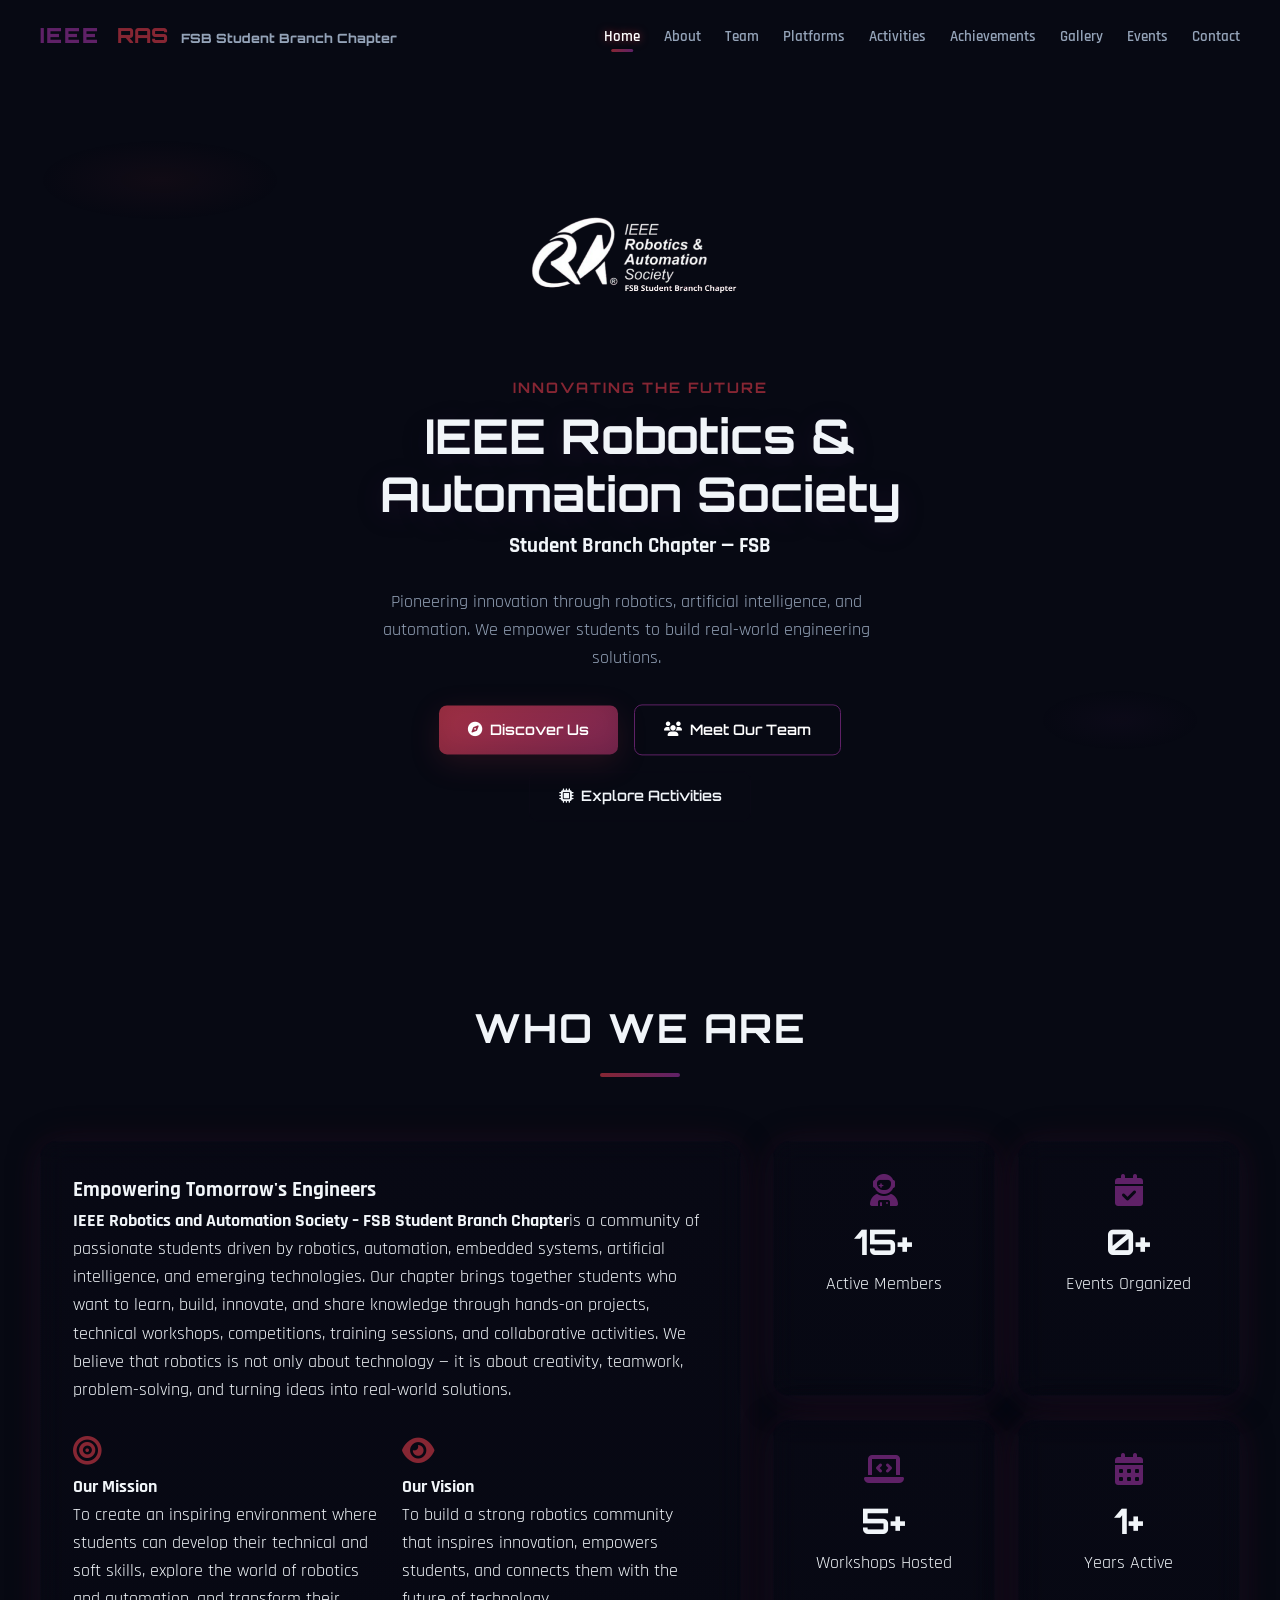
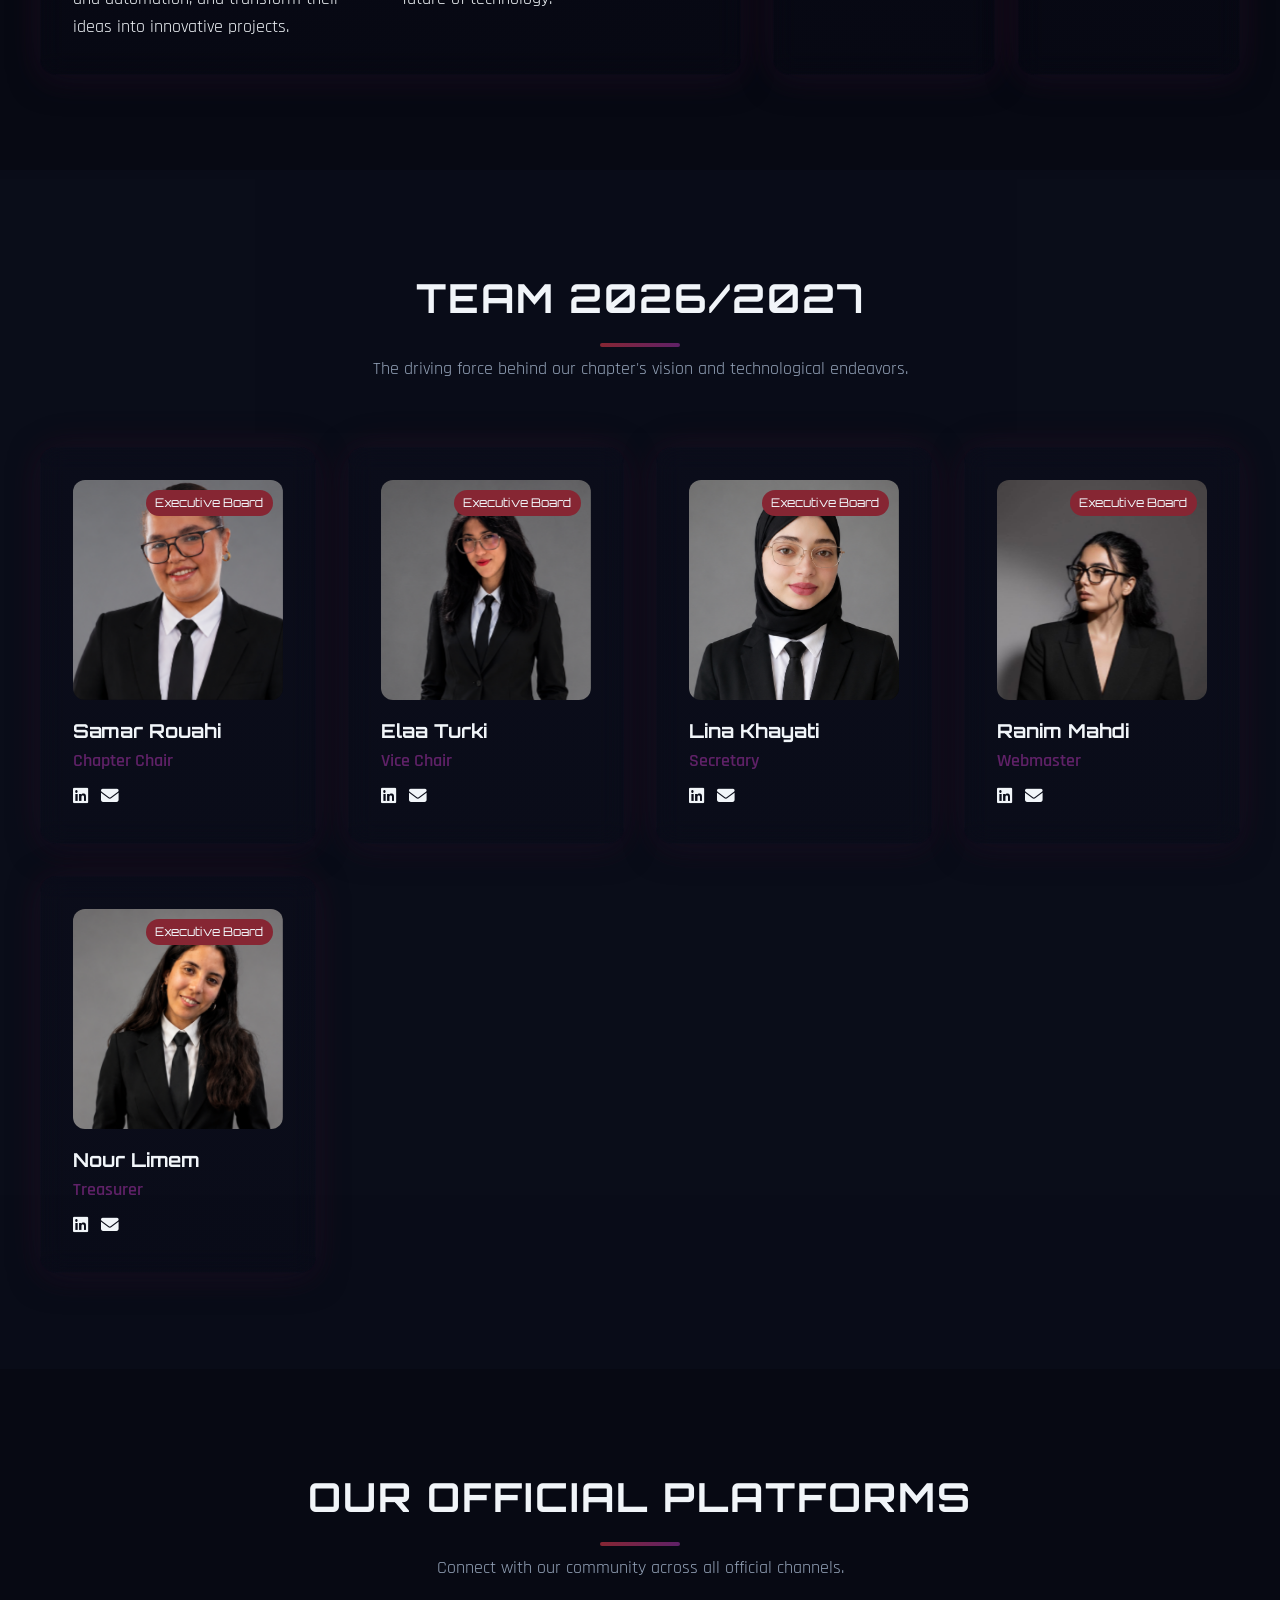
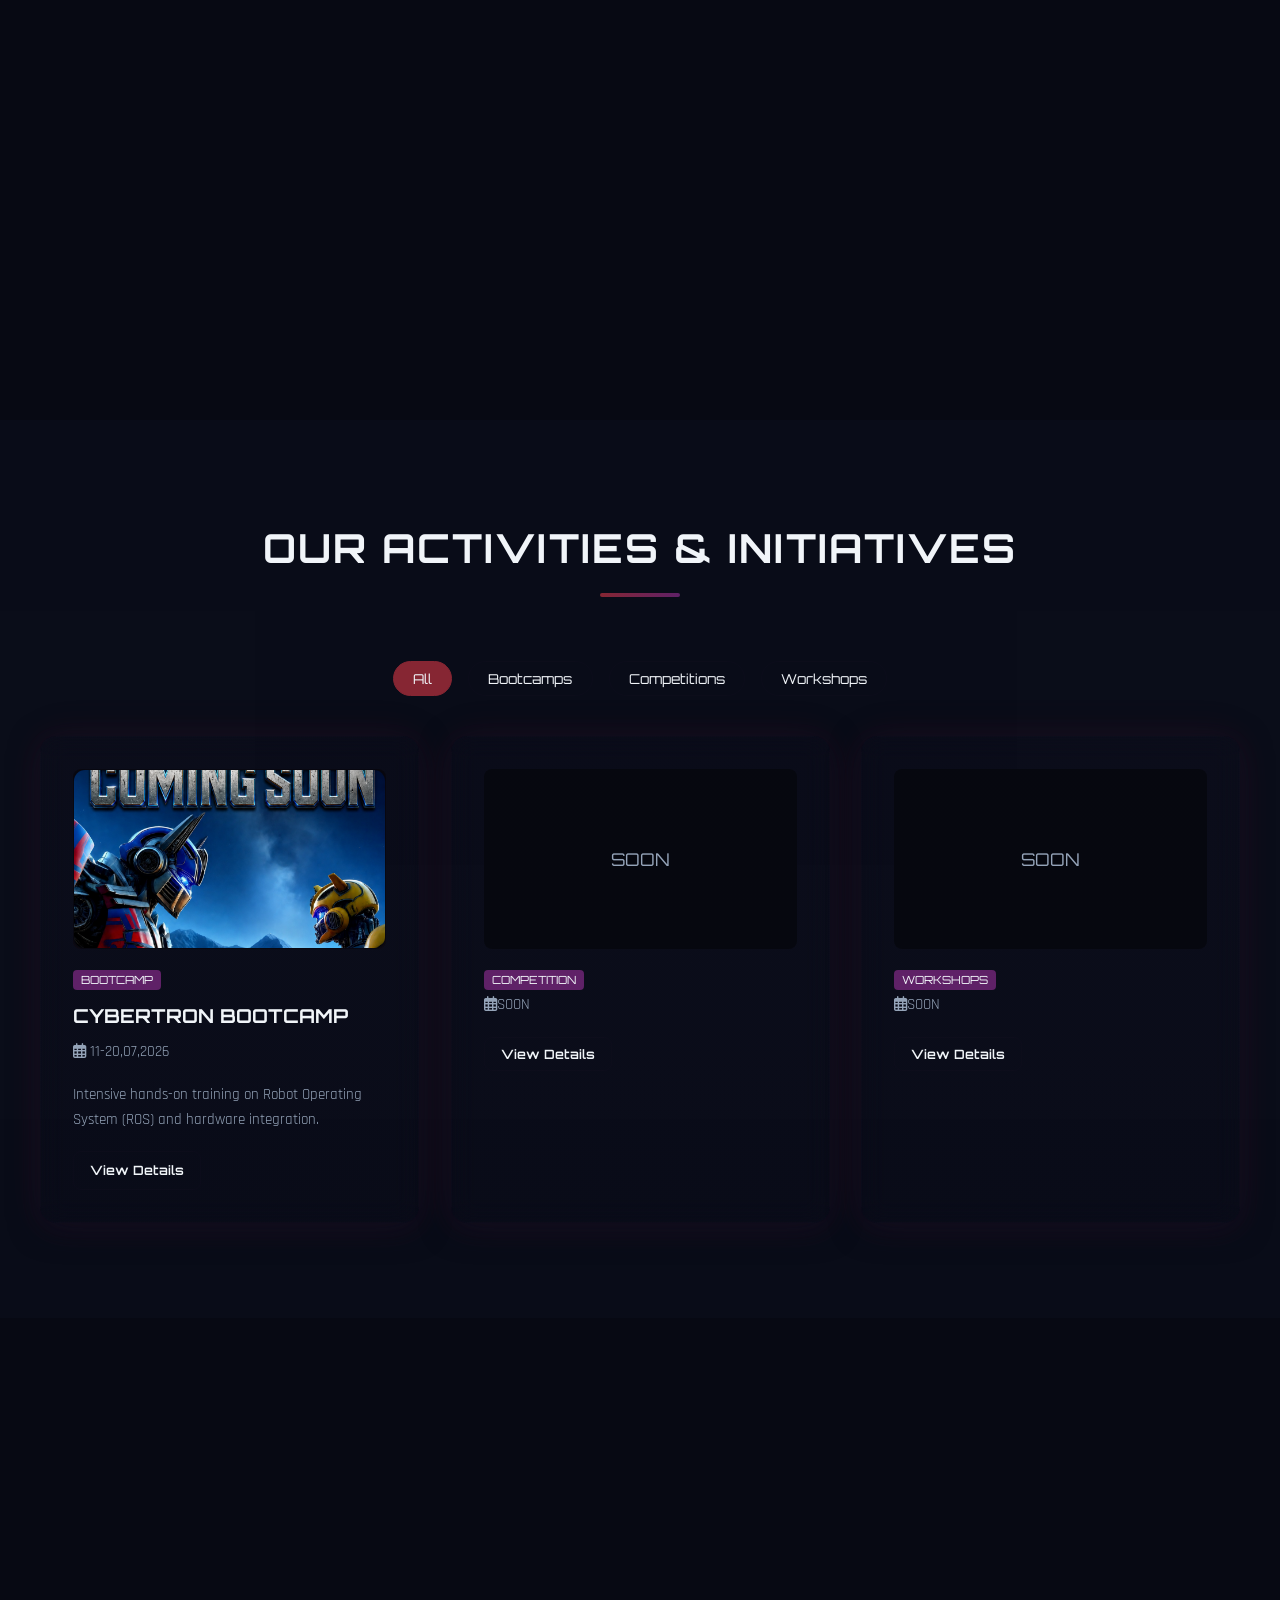
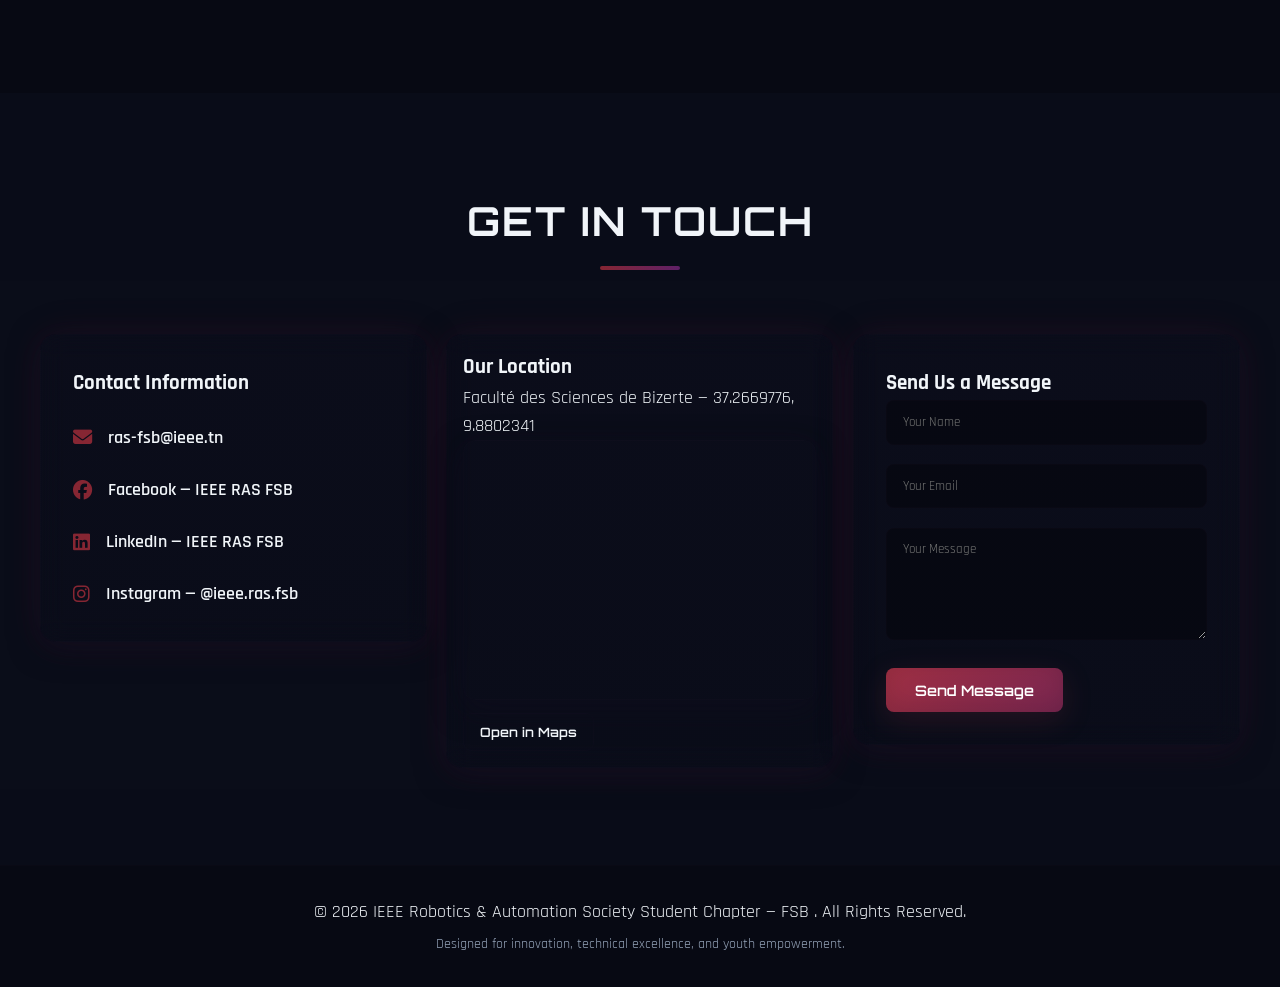
==== index.html @ 5b3ab67c "Initial website" ====
<!DOCTYPE html>
<html lang="en">
<head>
    <meta charset="UTF-8">
    <meta name="viewport" content="width=device-width, initial-scale=1.0">
    <title>IEEE RAS Student Chapter | Robotics & Automation Society</title>
    <!-- Fonts & Icons -->
    <link rel="preconnect" href="https://fonts.googleapis.com">
    <link rel="preconnect" href="https://fonts.gstatic.com" crossorigin>
    <link href="https://fonts.googleapis.com/css2?family=Orbitron:wght@400;600;800&family=Rajdhani:wght@400;500;600;700&display=swap" rel="stylesheet">
    <link rel="stylesheet" href="https://cdnjs.cloudflare.com/ajax/libs/font-awesome/6.4.0/css/all.min.css">
    <link rel="stylesheet" href="style.css">
</head>
<body class="video-only">

    <!-- Background video (replace "background.mp4" with your file) -->
    <video id="bg-video" autoplay muted loop playsinline preload="auto">
        <source src="video.mp4" type="video/mp4">
    </video>
    <!-- Canvas for Particle Background -->
    <canvas id="bg-canvas"></canvas>
    <div id="page-overlay"></div>

    <!-- Navigation Bar -->
    <nav class="navbar" id="navbar">
        <div class="nav-container">
            <a href="#home" class="nav-brand">
                <span class="logo-text-ieee">IEEE</span>
                <span class="logo-text-ras">RAS</span>
                <span class="logo-sub">FSB Student Branch Chapter</span>
            </a>
            <ul class="nav-menu" id="nav-menu">
                <li class="nav-item"><a href="#home" class="nav-link active">Home</a></li>
                <li class="nav-item"><a href="#about" class="nav-link">About</a></li>
                <li class="nav-item"><a href="#team" class="nav-link">Team</a></li>
                <li class="nav-item"><a href="#socials" class="nav-link">Platforms</a></li>
                <li class="nav-item"><a href="#activities" class="nav-link">Activities</a></li>
                <li class="nav-item"><a href="#achievements" class="nav-link">Achievements</a></li>
                <li class="nav-item"><a href="#gallery" class="nav-link">Gallery</a></li>
                <li class="nav-item"><a href="#events" class="nav-link">Events</a></li>
                <li class="nav-item"><a href="#contact" class="nav-link">Contact</a></li>
            </ul>
            <div class="hamburger" id="hamburger">
                <span class="bar"></span>
                <span class="bar"></span>
                <span class="bar"></span>
            </div>
        </div>
    </nav>

    <!-- 1. HOME SECTION -->
    <section id="home" class="hero-section">
        <div class="hero-content">
            <div class="branding-logos">
                <img src="ras.png" alt="IEEE RAS Logo" class="brand-logo ras-logo animated-img">
            </div>
            <h2 class="tech-tag">INNOVATING THE FUTURE</h2>
            <h1 class="hero-title">IEEE Robotics & Automation Society</h1>
            <h3 class="hero-subtitle">Student Branch Chapter — FSB</h3>
            <p class="hero-desc">
                Pioneering innovation through robotics, artificial intelligence, and automation. We empower students to build real-world engineering solutions.
            </p>
            <div class="hero-cta">
                <a href="#about" class="btn btn-primary"><i class="fas fa-compass"></i> Discover Us</a>
                <a href="#team" class="btn btn-secondary"><i class="fas fa-users"></i> Meet Our Team</a>
                <a href="#activities" class="btn btn-outline"><i class="fas fa-microchip"></i> Explore Activities</a>
            </div>
        </div>
            <div class="hero-visual">
            <div class="hero-bg-movers" aria-hidden="true">
                <span class="mover mover-1"></span>
                <span class="mover mover-2"></span>
                <span class="mover mover-3"></span>
                <span class="mover mover-4"></span>
                <span class="mover mover-5"></span>
                <span class="mover mover-6"></span>
            </div>
            <div class="hero-animated-layer" aria-hidden="true">
                <span class="anim-line a"></span>
                <span class="anim-line b"></span>
                <span class="anim-orbit o1"></span>
                <span class="anim-orbit o2"></span>
                <span class="anim-spark s1"></span>
                <span class="anim-spark s2"></span>
                <!-- Robotics-themed SVG gears + scanning beam -->
                <div class="robotics-bg" aria-hidden="true">
                    <svg class="gear g1" viewBox="0 0 100 100" xmlns="http://www.w3.org/2000/svg" aria-hidden="true">
                        <g>
                            <path d="M50 30 L58 30 L62 24 L70 26 L74 20 L82 26 L86 34 L92 36 L92 44 L96 50 L92 56 L92 64 L86 66 L82 74 L74 70 L70 76 L62 78 L58 72 L50 72 L42 72 L38 78 L30 76 L26 70 L18 74 L14 66 L8 64 L8 56 L4 50 L8 44 L8 36 L14 34 L18 26 L26 20 L30 26 L38 24 L42 30 Z" fill="none" stroke="rgba(95,33,103,0.06)" stroke-width="2"/>
                            <circle cx="50" cy="50" r="18" fill="rgba(95,33,103,0.08)" stroke="rgba(168,50,70,0.14)" stroke-width="1.6"/>
                        </g>
                    </svg>
                    <svg class="gear g2" viewBox="0 0 100 100" xmlns="http://www.w3.org/2000/svg" aria-hidden="true">
                        <g>
                            <path d="M50 22 L58 20 L62 14 L70 16 L74 10 L82 16 L86 24 L92 26 L92 34 L96 40 L92 46 L92 54 L86 56 L82 64 L74 60 L70 66 L62 68 L58 62 L50 62 L42 62 L38 68 L30 66 L26 60 L18 64 L14 56 L8 54 L8 46 L4 40 L8 34 L8 26 L14 24 L18 16 L26 10 L30 16 L38 14 L42 20 Z" fill="none" stroke="rgba(95,33,103,0.04)" stroke-width="1.8"/>
                            <circle cx="50" cy="50" r="12" fill="rgba(168,50,70,0.06)" stroke="rgba(95,33,103,0.12)" stroke-width="1"/>
                        </g>
                    </svg>
                    <svg class="gear g3" viewBox="0 0 100 100" xmlns="http://www.w3.org/2000/svg" aria-hidden="true">
                        <g>
                            <path d="M50 36 L56 36 L60 32 L66 34 L70 30 L76 34 L80 40 L86 42 L86 48 L90 50 L86 52 L86 58 L80 60 L76 66 L70 62 L66 68 L60 66 L56 62 L50 62 L44 62 L40 66 L34 68 L30 62 L24 66 L20 60 L14 58 L14 52 L10 50 L14 48 L14 42 L20 40 L24 34 L30 30 L34 34 L40 32 L44 36 Z" fill="none" stroke="rgba(95,33,103,0.05)" stroke-width="1.4"/>
                            <circle cx="50" cy="50" r="8" fill="rgba(95,33,103,0.06)" stroke="rgba(95,33,103,0.08)" stroke-width="0.8"/>
                        </g>
                    </svg>
                </div>
            </div>
        </div>
    </section>

    <!-- 2. WHO WE ARE -->
    <section id="about" class="section-padding">
        <div class="container">
            <div class="section-header">
                <h2>Who We Are</h2>
                <div class="title-underline"></div>
            </div>
            <div class="about-grid">
                <div class="about-text glass-card">
                    <h3>Empowering Tomorrow's Engineers</h3>
                    <p><strong>IEEE Robotics and Automation Society – FSB Student Branch Chapter</strong>is a community of passionate students driven by robotics, automation, embedded systems, artificial intelligence, and emerging technologies.

Our chapter brings together students who want to learn, build, innovate, and share knowledge through hands-on projects, technical workshops, competitions, training sessions, and collaborative activities.

We believe that robotics is not only about technology — it is about creativity, teamwork, problem-solving, and turning ideas into real-world solutions.</p>
                    
                    <div class="about-sub-grid">
                        <div class="sub-card">
                            <i class="fas fa-bullseye"></i>
                            <h4>Our Mission</h4>
                            <p>To create an inspiring environment where students can develop their technical and soft skills, explore the world of robotics and automation, and transform their ideas into innovative projects.</p>
                        </div>
                        <div class="sub-card">
                            <i class="fas fa-eye"></i>
                            <h4>Our Vision</h4>
                            <p>To build a strong robotics community that inspires innovation, empowers students, and connects them with the future of technology.</p>
                        </div>
                    </div>
                </div>

                <div class="stats-grid">
                    <div class="stat-card glass-card">
                        <i class="fas fa-user-astronaut"></i>
                        <h3 class="counter" data-target="15">0</h3>
                        <p>Active Members</p>
                    </div>
                    <div class="stat-card glass-card">
                        <i class="fas fa-calendar-check"></i>
                        <h3 class="counter" data-target="0">0</h3>
                        <p>Events Organized</p>
                    </div>
                    <div class="stat-card glass-card">
                        <i class="fas fa-laptop-code"></i>
                        <h3 class="counter" data-target="5">0</h3>
                        <p>Workshops Hosted</p>
                    </div>
                    <div class="stat-card glass-card">
                        <i class="fas fa-calendar-alt"></i>
                        <h3 class="counter" data-target="1">0</h3>
                        <p>Years Active</p>
                    </div>
                </div>
            </div>
        </div>
    </section>

    <!-- 3. OUR TEAM -->
    <section id="team" class="section-padding bg-alt">
        <div class="container">
            <div class="section-header">
                <h2>Team 2026/2027</h2>
                <div class="title-underline"></div>
                <p class="section-desc">The driving force behind our chapter's vision and technological endeavors.</p>
            </div>

            <div class="team-grid">
                <!-- Member Card Placeholder 1 -->
                <div class="team-card glass-card">
                    <div class="member-img-box">
                        <img src="samar.png" alt="Samar Rouahi" class="animated-img parallax-img">
                        <span class="badge">Executive Board</span>
                    </div>
                    <div class="member-info">
                        <h3>Samar Rouahi</h3>
                        <p class="role">Chapter Chair</p>
                        <div class="member-socials">
                            <a href="https://www.linkedin.com/in/samar-rouahi-05094238b/"><i class="fab fa-linkedin"></i></a>
                            <a href="mailto:samarrouahi3@gmail.com"><i class="fas fa-envelope"></i></a>
                        </div>
                    </div>
                </div>

                <!-- Member Card Placeholder 2 -->
                <div class="team-card glass-card">
                    <div class="member-img-box">
                        <img src="elaa.png" alt="Elaa Turki" class="animated-img parallax-img">
                        <span class="badge">Executive Board</span>
                    </div>
                    <div class="member-info">
                        <h3>Elaa Turki</h3>
                        <p class="role">Vice Chair</p>
                        <div class="member-socials">
                            <a href="https://www.linkedin.com/in/elaa-turki-420a88217/"><i class="fab fa-linkedin"></i></a>
                            <a href="mailto:elaa.turki@gmail.com"><i class="fas fa-envelope"></i></a>
                        </div>
                    </div>
                </div>

                <!-- Member Card Placeholder 3 -->
                <div class="team-card glass-card">
                    <div class="member-img-box">
                        <img src="lina.png" alt="Lina Khayati" class="animated-img parallax-img">
                        <span class="badge">Executive Board</span>
                    </div>
                    <div class="member-info">
                        <h3>Lina Khayati</h3>
                        <p class="role">Secretary</p>
                        <div class="member-socials">
                            <a href="https://www.linkedin.com/in/lina-khayati-512452373/"><i class="fab fa-linkedin"></i></a>
                            <a href="mailto:linakhayati20@gmail.com"><i class="fas fa-envelope"></i></a>
                        </div>
                    </div>
                </div>

                <!-- Member Card Placeholder 4 -->
                <div class="team-card glass-card">
                    <div class="member-img-box">
                        <img src="ranim.jpg" alt="Ranim Mahdi" class="animated-img parallax-img">
                        <span class="badge">Executive Board</span>
                    </div>
                    <div class="member-info">
                        <h3>Ranim Mahdi</h3>
                        <p class="role">Webmaster</p>
                        <div class="member-socials">
                            <a href="https://www.linkedin.com/in/ranim-mahdi-76890b360/"><i class="fab fa-linkedin"></i></a>
                            <a href="mailto:ranimmahdi200@gmail.com"><i class="fas fa-envelope"></i></a>
                        </div>
                    </div>
                </div>
                 <!-- Member Card Placeholder 5 -->
                <div class="team-card glass-card">
                    <div class="member-img-box">
                        <img src="nour.png" alt="Nour Limem" class="animated-img parallax-img">
                        <span class="badge">Executive Board</span>
                    </div>
                    <div class="member-info">
                        <h3>Nour Limem</h3>
                        <p class="role">Treasurer</p>
                        <div class="member-socials">
                            <a href="[LINK_LINKEDIN]"><i class="fab fa-linkedin"></i></a>
                            <a href="mailto:[EMAIL]"><i class="fas fa-envelope"></i></a>
                        </div>
                    </div>
                </div>
            </div>
        </div>
    </section>

    <!-- 4. OFFICIAL PAGES / SOCIAL MEDIA -->
    <section id="socials" class="section-padding">
        <div class="container">
            <div class="section-header">
                <h2>Our Official Platforms</h2>
                <div class="title-underline"></div>
                <p class="section-desc">Connect with our community across all official channels.</p>
            </div>

            <div class="platforms-grid">
                <div class="platform-card glass-card">
                    <i class="fab fa-linkedin platform-icon"></i>
                    <h3>LinkedIn</h3>
                    <p>Professional updates, project showcases, and career opportunities.</p>
                    <a href="https://www.linkedin.com/company/ieee-ras-chapter-fsb-student-branch/?" target="_blank" class="btn btn-sm">Follow Us</a>
                </div>

                <div class="platform-card glass-card">
                    <i class="fab fa-instagram platform-icon"></i>
                    <h3>Instagram</h3>
                    <p>Behind-the-scenes, event highlights, and active community stories.</p>
                    <a href="https://www.instagram.com/ieee.ras.fsb/" target="_blank" class="btn btn-sm">Follow Us</a>
                </div>

                <div class="platform-card glass-card">
                    <i class="fab fa-facebook platform-icon"></i>
                    <h3>Facebook</h3>
                    <p>Official announcements, photo albums, and event pages.</p>
                    <a href="https://www.facebook.com/profile.php?id=61590487647070" target="_blank" class="btn btn-sm">Like Page</a>
                </div>

                <div class="platform-card glass-card">
                    <i class="fab fa-tiktok platform-icon"></i>
                    <h3>Tiktok</h3>
                    <p>Recorded technical sessions, project demos, and competition vlogs.</p>
                    <a href="https://www.tiktok.com/@ieee.ras.fsb.sbc?is_from_webapp=1&sender_device=pc" target="_blank" class="btn btn-sm">Subscribe</a>
                </div>
            </div>
        </div>
    </section>

    <!-- 5. OUR ACTIVITIES -->
    <section id="activities" class="section-padding bg-alt">
        <div class="container">
            <div class="section-header">
                <h2>Our Activities & Initiatives</h2>
                <div class="title-underline"></div>
            </div>

            <!-- Filter Buttons -->
            <div class="filter-container">
                <button class="filter-btn active" data-filter="all">All</button>
                <button class="filter-btn" data-filter="Bootcamp">Bootcamps</button>
                <button class="filter-btn" data-filter="competitions">Competitions</button>
                <button class="filter-btn" data-filter="Workshops">Workshops</button>
            </div>

            <div class="activities-grid">
                <!-- Activity Item 1 -->
                <div class="activity-card glass-card" data-category="Bootcamp">
                    <div class="activity-img-placeholder"><img src="BOOTCAMP.png" alt="BOOT" class="BOOT animated-img parallax-img glow-border"></div>
                    <div class="activity-content">
                        <span class="category-tag">Bootcamp</span>
                        <h3>CYBERTRON BOOTCAMP</h3>
                        <p class="activity-date"><i class="far fa-calendar-alt"></i> 11-20,07,2026</p>
                        <p>Intensive hands-on training on Robot Operating System (ROS) and hardware integration.</p>
                        <a href="bootcamp.html" class="btn btn-outline btn-sm">View Details</a>
                    </div>
                </div>

                <!-- Activity Item 2 -->
                <div class="activity-card glass-card" data-category="competitions">
                    <div class="activity-img-placeholder">SOON</div>
                    <div class="activity-content">
                        <span class="category-tag">Competition</span>
                        <p class="activity-date"><i class="far fa-calendar-alt"></i>SOON</p>
                        <button class="btn btn-outline btn-sm modal-trigger" data-modal="modal2">View Details</button>
                    </div>
                </div>

                <!-- Activity Item 3 -->
                <div class="activity-card glass-card" data-category="Workshops">
                    <div class="activity-img-placeholder">SOON</div>
                    <div class="activity-content">
                        <span class="category-tag">Workshops</span>
                        <p class="activity-date"><i class="far fa-calendar-alt"></i>SOON</p>
                        <button class="btn btn-outline btn-sm modal-trigger" data-modal="modal3">View Details</button>
                    </div>
                </div>
            </div>
        </div>
    </section>

    <!-- 6. ACHIEVEMENTS -->
    <!--<section id="achievements" class="section-padding">
        <div class="container">
            <div class="section-header">
                <h2>Key Achievements</h2>
                <div class="title-underline"></div>
            </div>

            <div class="timeline">
                <div class="timeline-item left">
                    <div class="timeline-content glass-card">
                        <span class="timeline-year">[YEAR_PLACEHOLDER]</span>
                        <h3>1st Place — National Robotics Challenge</h3>
                        <p>Our technical team secured top position with an AI-driven obstacle-avoidance rover.</p>
                    </div>
                </div>
                <div class="timeline-item right">
                    <div class="timeline-content glass-card">
                        <span class="timeline-year">[YEAR_PLACEHOLDER]</span>
                        <h3>IEEE Regional Exemplary Chapter Award</h3>
                        <p>Recognized for outstanding technical contribution, community impact, and student engagement.</p>
                    </div>
                </div>
            </div>
        </div>
    </section>

    <!-- 7. GALLERY -->
    <!--<section id="gallery" class="section-padding bg-alt">
        <div class="container">
            <div class="section-header">
                <h2>Event Gallery</h2>
                <div class="title-underline"></div>
            </div>

            <div class="gallery-grid">
                <div class="gallery-item glass-card" onclick="openLightbox('[IMAGE_URL_PLACEHOLDER]')">
                    <div class="gallery-placeholder"><i class="fas fa-camera"></i> <span>[EVENT_PHOTO_1]</span></div>
                </div>
                <div class="gallery-item glass-card" onclick="openLightbox('[IMAGE_URL_PLACEHOLDER]')">
                    <div class="gallery-placeholder"><i class="fas fa-camera"></i> <span>[EVENT_PHOTO_2]</span></div>
                </div>
                <div class="gallery-item glass-card" onclick="openLightbox('[IMAGE_URL_PLACEHOLDER]')">
                    <div class="gallery-placeholder"><i class="fas fa-camera"></i> <span>[EVENT_PHOTO_3]</span></div>
                </div>
                <div class="gallery-item glass-card" onclick="openLightbox('[IMAGE_URL_PLACEHOLDER]')">
                    <div class="gallery-placeholder"><i class="fas fa-camera"></i> <span>[EVENT_PHOTO_4]</span></div>
                </div>
            </div>
        </div>
    </section>

    <!-- Lightbox Modal -->
    <div id="lightbox" class="lightbox" onclick="closeLightbox()">
        <span class="close-lightbox">&times;</span>
        <div class="lightbox-content-box">
            <p id="lightbox-caption">Photo View Placeholder</p>
        </div>
    </div>

    <!-- Bootcamp Sessions Modal -->
    <div id="modal1" class="lightbox" onclick="closeModal(event)">
        <span class="close-lightbox" onclick="closeModal(event)">&times;</span>
        <div class="lightbox-content-box" onclick="event.stopPropagation()">
            <h3>Bootcamp Sessions</h3>
            <ul class="bootcamp-sessions">
                <li><strong>Session 1 — FUNDAMENTALS OF ROBOTICS</strong> By Mr.Louay Sahbani</li>
                <li><strong>Session 2 — The Embedded Blueprint</strong> By Mr.Mohamed Kada</li>
                <li><strong>Session 3 — The Language Behind Smart Devices</strong> By Mr. Mohamed Amine Louati</li>
                <li><strong>Session 4 — The IoT Odyssey</strong> By Mr.Baha Eddine Hammou</li>
                <li><strong>Session 5 — COMPUTER VISION FOR ROBOTICS </strong> By Ms. Imen Masmoudi</li>
            </ul>
        </div>
    </div>

    <!-- Competition Modal -->
    <div id="modal2" class="lightbox" onclick="closeModal(event)">
        <span class="close-lightbox" onclick="closeModal(event)">&times;</span>
        <div class="lightbox-content-box" onclick="event.stopPropagation()">
            <h3>National Autonomous Robotics Hackathon</h3>
            <p><strong>Format:</strong> 24-hour onsite competition focused on autonomous navigation and task completion.</p>
            <p><strong>Highlights:</strong> Team-based challenges, judging criteria, and prizes for top performers.</p>
            <p>Contact the events team to register your participation and get the detailed rulebook.</p>
        </div>
    </div>

    <!-- AI & IoT Activity Modal -->
    <div id="modal3" class="lightbox" onclick="closeModal(event)">
        <span class="close-lightbox" onclick="closeModal(event)">&times;</span>
        <div class="lightbox-content-box" onclick="event.stopPropagation()">
            <h3>Computer Vision for Autonomous Drones</h3>
            <p><strong>Overview:</strong> Workshop covering OpenCV basics, model deployment, and real-time drone perception.</p>
            <p><strong>Takeaways:</strong> Datasets, example code, and a hands-on demo session for participants.</p>
            <p>Sign up to receive the code examples and demo videos after the session.</p>
        </div>
    </div>

    <!-- 8. EVENTS / NEWS -->
    <!-- <section id="events" class="section-padding">
        <div class="container">
            <div class="section-header">
                <h2>Upcoming Events & News</h2>
                <div class="title-underline"></div>
            </div>

            <div class="events-grid">
                <div class="event-card glass-card">
                    <div class="event-date-badge">
                        <span class="day">[DAY]</span>
                        <span class="month">[MONTH]</span>
                    </div>
                    <div class="event-details">
                        <h3>Annual Recruitment Drive</h3>
                        <p><i class="fas fa-map-marker-alt"></i> [LOCATION_PLACEHOLDER]</p>
                        <p>Join IEEE RAS to unlock access to hands-on labs, global competitions, and technical workshops.</p>
                        <a href="#join" class="btn-text">Learn More <i class="fas fa-arrow-right"></i></a>
                    </div>
                </div>

                <div class="event-card glass-card">
                    <div class="event-date-badge">
                        <span class="day">[DAY]</span>
                        <span class="month">[MONTH]</span>
                    </div>
                    <div class="event-details">
                        <h3>Bootcamp: Autonomous Navigation</h3>
                        <p><i class="fas fa-map-marker-alt"></i> [LOCATION_PLACEHOLDER]</p>
                        <p>3-day immersive bootcamp covering LiDAR mapping, SLAM algorithms, and ROS simulation.</p>
                        <a href="#join" class="btn-text">Learn More <i class="fas fa-arrow-right"></i></a>
                    </div>
                </div>
            </div>
        </div>
    </section>

    <!-- 9. JOIN US (CTA) -->
    <section id="join" class="cta-section">
        <div class="container">
            <div class="cta-card glass-card">
                <h2>Ready to Shape the Future of Robotics?</h2>
                <p>Become part of a passionate network of student engineers, researchers, and tech enthusiasts.</p>
                <a href="https://forms.gle/Um23A4VsM9TAgjFY6" target="_blank" class="btn btn-primary btn-large">
                    <i class="fas fa-paper-plane"></i> Apply for Membership
                </a>
            </div>
        </div>
    </section>

    <!-- 10. CONTACT -->
    <section id="contact" class="section-padding bg-alt">
        <div class="container">
            <div class="section-header">
                <h2>Get in Touch</h2>
                <div class="title-underline"></div>
            </div>

            <div class="contact-wrapper">
                <div class="contact-info glass-card">
                    <h3>Contact Information</h3>
                    <div class="info-item">
                        <i class="fas fa-envelope"></i>
                        <p><a href="mailto:ras-fsb@ieee.tn">ras-fsb@ieee.tn</a></p>
                    </div>
                    <div class="info-item">
                        <i class="fab fa-facebook"></i>
                        <p><a href="https://www.facebook.com/profile.php?id=61590487647070" target="_blank" rel="noopener">Facebook — IEEE RAS FSB</a></p>
                    </div>
                        <div class="info-item">
                            <i class="fab fa-linkedin"></i>
                            <p><a href="https://www.linkedin.com/company/ieee-ras-chapter-fsb-student-branch/" target="_blank" rel="noopener">LinkedIn — IEEE RAS FSB</a></p>
                        </div>
                        <div class="info-item">
                            <i class="fab fa-instagram"></i>
                            <p><a href="https://www.instagram.com/ieee.ras.fsb/" target="_blank" rel="noopener">Instagram — @ieee.ras.fsb</a></p>
                        </div>
                </div>

                <div class="map-card glass-card">
                    <h3>Our Location</h3>
                    <p class="map-address">Faculté des Sciences de Bizerte — 37.2669776, 9.8802341</p>
                    <div id="contact-map" class="map-container">
                        <iframe src="https://www.google.com/maps?q=37.2669776,9.8802341&z=17&output=embed" style="border:0;width:100%;height:100%;" allowfullscreen="" loading="lazy" referrerpolicy="no-referrer-when-downgrade"></iframe>
                    </div>
                    <p style="margin-top:0.8rem;"><a href="https://www.google.com/maps/place/Facult%C3%A9+des+Sciences+de+Bizerte/@37.2669818,9.8776592,694m/data=!3m2!1e3!4b1!4m6!3m5!1s0x12e31fcabaf83cd1:0x2e1cd92f29a2fa27!8m2!3d37.2669776!4d9.8802341!16s%2Fg%2F1tgm022d?entry=ttu&g_ep=EgoyMDI2MDgxMS4wIKXMDSoASAFQAw%3D%3D" target="_blank" class="btn btn-sm btn-outline">Open in Maps</a></p>
                </div>

                <form class="contact-form glass-card" onsubmit="handleFormSubmit(event)">
                    <h3>Send Us a Message</h3>
                    <div class="form-group">
                        <input type="text" placeholder="Your Name" required>
                    </div>
                    <div class="form-group">
                        <input type="email" placeholder="Your Email" required>
                    </div>
                    <div class="form-group">
                        <textarea rows="5" placeholder="Your Message" required></textarea>
                    </div>
                    <button type="submit" class="btn btn-primary">Send Message</button>
                </form>
            </div>
        </div>
    </section>

    <!-- FOOTER -->
    <footer>
        <div class="container footer-content">
            <p>&copy; 2026 IEEE Robotics & Automation Society Student Chapter — FSB . All Rights Reserved.</p>
            <p class="sub-footer">Designed for innovation, technical excellence, and youth empowerment.</p>
        </div>
    </footer>

    <script src="script.js"></script>
</body>
</html>
---- style.css ----
/* ==========================================
    THEME VARIABLES & BASE STYLES
    ========================================== */
/* ==========================
   Advanced Animated Background
   ========================== */
.bg-layer-blobs {
    position: fixed;
    left: 0; top: 0; right: 0; bottom: 0;
    z-index: -2;
    pointer-events: none;
    mix-blend-mode: screen;
}

.blob { position: absolute; border-radius: 50%; filter: blur(40px); opacity: 0.28; transform: translate3d(0,0,0); }
.blob.b1 { width: 520px; height: 520px; left: -10%; top: 10%; background: radial-gradient(circle at 30% 30%, rgba(168,50,70,0.95), rgba(95,33,103,0.6)); }
.blob.b2 { width: 420px; height: 420px; right: -8%; top: 20%; background: radial-gradient(circle at 20% 20%, rgba(95,33,103,0.03), rgba(168,50,70,0.25)); opacity:0.16; }
.blob.b3 { width: 320px; height: 320px; left: 30%; bottom: -6%; background: radial-gradient(circle at 30% 30%, rgba(95,33,103,0.9), rgba(168,50,70,0.2)); opacity:0.12; }

@keyframes blobFloatA { 0%{ transform: translateY(0) scale(1);}50%{ transform: translateY(-36px) scale(1.04);}100%{ transform: translateY(0) scale(1);} }
@keyframes blobFloatB { 0%{ transform: translateX(0) scale(1);}50%{ transform: translateX(26px) scale(0.98);}100%{ transform: translateX(0) scale(1);} }
.blob.b1 { animation: blobFloatA 18s ease-in-out infinite; }
.blob.b2 { animation: blobFloatB 22s ease-in-out infinite; }
.blob.b3 { animation: blobFloatA 26s ease-in-out infinite; }

/* Circuit HUD overlays */
.hud-overlay { position: absolute; inset: 0; pointer-events: none; z-index: -1; mix-blend-mode: overlay; opacity:0.9; }
.hud-line { position: absolute; background: linear-gradient(90deg, rgba(168,50,70,0.6), rgba(95,33,103,0.6)); box-shadow: 0 0 18px rgba(168,50,70,0.12); }

/* Floating small icons (used as placeholders for small robots/drones) */
.float-icon { position: absolute; width: 36px; height: 36px; border-radius: 8px; background: linear-gradient(180deg, rgba(95,33,103,0.12), rgba(168,50,70,0.18)); box-shadow: 0 6px 20px rgba(168,50,70,0.12); transform-origin:center; opacity:0.95; }

/* Animated images utilities */
.animated-img { transition: transform 0.9s cubic-bezier(0.2,0.9,0.2,1), box-shadow 0.5s; will-change: transform; backface-visibility: hidden; }
.animated-img:hover { transform: translateY(-8px) scale(1.03) rotate(-0.6deg); box-shadow: 0 30px 80px rgba(15,12,30,0.6); }
.parallax-img { transform: translateZ(0); transition: transform 0.25s linear; }

/* Subtle glowing border for hero/featured images */
.glow-border { box-shadow: 0 10px 40px rgba(168,50,70,0.12), 0 0 40px rgba(95,33,103,0.06); border-radius: 12px; border: 1px solid var(--glass-border); }

/* Page transition overlay */
#page-overlay { position: fixed; inset: 0; background: radial-gradient(circle at 20% 20%, rgba(168,50,70,0.95), rgba(95,33,103,0.95)); z-index: 2000; pointer-events: none; opacity: 0; visibility: hidden; transition: opacity 0.1s ease, visibility 0.1s; }
#page-overlay.active { opacity: 0; visibility: visible; pointer-events: auto; }
#page-overlay.hidden { opacity: 0; visibility: hidden; }

/* Bootcamp sessions grid */
.bootcamp-grid { display: grid; grid-template-columns: 1fr; gap: 1.2rem; }
.session-card { display: grid; grid-template-columns: 320px 1fr; gap: 1rem; align-items: center; }
.session-media { width: 100%; height: 220px; overflow: hidden; border-radius: 12px; border: 1px solid var(--glass-border); padding: 0; }
.session-media img { width:100%; height:100%; object-fit: cover; display:block; border-radius: inherit; }
.session-info h3 { margin: 0 0 0.5rem 0; font-family: var(--font-heading); }

@media (max-width:900px) {
    .session-card { grid-template-columns: 1fr; }
    .session-media { height: 180px; }
}
/* ==========================================
   THEME VARIABLES & BASE STYLES
   ========================================== */
:root {
    --bg-dark: #070913;
    --bg-alt: #0d101d;
    --burgundy: #862633;
    --purple: #5f2167;
    --accent-gradient: linear-gradient(135deg, rgba(168,50,70,0.95), rgba(95,33,103,0.9));
    --glass-accent: rgba(168,50,70,0.12);
    --accent-glow: #a83246;
    --text-light: #f1f5f9;
    --text-muted: #94a3b8;
    --glass-bg: rgba(255, 255, 255, 0.03);
    --glass-border: rgba(255, 255, 255, 0.08);
    --glass-hover: rgba(255, 255, 255, 0.08);
    --transition: all 0.3s cubic-bezier(0.25, 0.8, 0.25, 1);
    --font-heading: 'Orbitron', sans-serif;
    --font-body: 'Rajdhani', sans-serif;
}

* {
    margin: 0;
    padding: 0;
    box-sizing: border-box;
    scroll-behavior: smooth;
}

body {
    background-color: var(--bg-dark);
    color: var(--text-light);
    font-family: var(--font-body);
    font-size: 1.1rem;
    overflow-x: hidden;
    line-height: 1.6;
}

/* Background Canvas */
#bg-canvas {
    position: fixed;
    top: 0;
    left: 0;
    width: 100vw;
    height: 100vh;
    z-index: -1;
    pointer-events: none;
}

/* Background video */
#bg-video {
    position: fixed;
    left: 0;
    top: 0;
    width: 100vw;
    height: 100vh;
    object-fit: cover;
    z-index: -3;
    pointer-events: none;
    filter: brightness(0.48) saturate(0.95) contrast(0.98);
}

/* Glassmorphism Card Style */
.glass-card {
    background: linear-gradient(180deg, rgba(95,33,103,0.02), rgba(95,33,103,0.01));
    backdrop-filter: blur(12px);
    -webkit-backdrop-filter: blur(12px);
    border: 1px solid rgba(95,33,103,0.03);
    box-shadow: 0 6px 30px rgba(15,12,30,0.6), 0 0 40px var(--glass-accent);
    border-radius: 16px;
    padding: 2rem;
    transition: transform 0.35s cubic-bezier(0.2,0.9,0.2,1), box-shadow 0.35s;
}

.glass-card:hover {
    border-color: rgba(168,50,70,0.6);
    box-shadow: 0 18px 50px rgba(15,12,30,0.6), 0 0 60px rgba(168,50,70,0.12);
    transform: translateY(-6px) scale(1.01);
}

/* Common Section Layout */
.section-padding {
    padding: 6rem 2rem;
}

.bg-alt {
    background-color: rgba(13, 16, 29, 0.6);
}

.container {
    max-width: 1200px;
    margin: 0 auto;
}

.section-header {
    text-align: center;
    margin-bottom: 4rem;
}

.section-header h2 {
    font-family: var(--font-heading);
    font-size: 2.5rem;
    text-transform: uppercase;
    letter-spacing: 2px;
}

.title-underline {
    width: 80px;
    height: 4px;
    background: linear-gradient(90deg, var(--burgundy), var(--purple));
    margin: 0.8rem auto 0;
    border-radius: 2px;
}

.section-desc {
    color: var(--text-muted);
    margin-top: 0.5rem;
}

/* Buttons */
.btn {
    display: inline-flex;
    align-items: center;
    gap: 0.5rem;
    padding: 0.8rem 1.8rem;
    border-radius: 8px;
    font-family: var(--font-heading);
    font-size: 0.9rem;
    text-decoration: none;
    font-weight: 600;
    cursor: pointer;
    transition: var(--transition);
    border: none;
}

.btn-primary {
    background: var(--accent-gradient);
    color: #fff;
    background-size: 200% 200%;
    animation: gradientShift 6s ease infinite;
    box-shadow: 0 8px 30px rgba(168,50,70,0.18), inset 0 -6px 24px rgba(0,0,0,0.12);
}

.btn-primary:hover {
    box-shadow: 0 16px 40px rgba(168,50,70,0.28), 0 0 28px rgba(95,33,103,0.12);
    transform: translateY(-4px) scale(1.02);
}

@keyframes gradientShift {
    0% { background-position: 0% 50%; }
    50% { background-position: 100% 50%; }
    100% { background-position: 0% 50%; }
}

.btn-secondary {
    background: transparent;
    color: #fff;
    border: 1px solid var(--purple);
}

.btn-secondary:hover {
    background: var(--purple);
}

.btn-outline {
    background: transparent;
    color: var(--text-light);
    border: 1px solid var(--glass-border);
}

.btn-outline:hover {
    background: rgba(255, 255, 255, 0.1);
}

.btn-sm {
    padding: 0.5rem 1rem;
    font-size: 0.8rem;
}

/* ==========================================
   NAVIGATION
   ========================================== */
.navbar {
    position: fixed;
    top: 0;
    width: 100%;
    z-index: 1000;
    transition: var(--transition);
    padding: 1.2rem 2rem;
}

.navbar.scrolled {
    background: rgba(7, 9, 19, 0.85);
    backdrop-filter: blur(15px);
    border-bottom: 1px solid var(--glass-border);
    padding: 0.8rem 2rem;
}

.nav-container {
    max-width: 1200px;
    margin: 0 auto;
    display: flex;
    justify-content: space-between;
    align-items: center;
}

.nav-brand {
    text-decoration: none;
    font-family: var(--font-heading);
    font-weight: 800;
    font-size: 1.3rem;
}

.nav-logo { height:56px; vertical-align:middle; margin-right:12px; transition: height 0.25s ease; }
.logo-text-ieee { color: var(--purple); margin-right: 6px; font-weight:900; letter-spacing:2px; }
.logo-text-ras { color: var(--burgundy); margin-left: 4px; }
.logo-sub { font-size: 0.8rem; color: var(--text-muted); margin-left: 6px; }

.nav-menu {
    display: flex;
    list-style: none;
    gap: 1.5rem;
}

.nav-link {
    color: var(--text-muted);
    text-decoration: none;
    font-size: 0.95rem;
    font-weight: 600;
    transition: var(--transition);
}

.nav-link:hover, .nav-link.active {
    color: #fff;
    text-shadow: 0 0 8px var(--burgundy);
}

.hamburger {
    display: none;
    cursor: pointer;
    flex-direction: column;
    gap: 5px;
}

.bar {
    width: 25px;
    height: 3px;
    background-color: var(--text-light);
    transition: var(--transition);
}

/* ==========================================
   1. HERO SECTION
   ========================================== */
.hero-section {
    min-height: 100vh;
    display: flex;
    align-items: center;
    justify-content: center;
    padding: 8rem 2rem 4rem;
    max-width: 1200px;
    margin: 0 auto;
    gap: 2rem;
    position: relative;
}

.hero-content {
    /* center overlay */
    position: absolute;
    left: 50%;
    top: 50%;
    transform: translate(-50%, -50%);
    z-index: 12;
    max-width: 900px;
    padding: 0 1rem;
    text-align: center;
}

.branding-logos {
    display:flex;
    align-items:center;
    gap:20px;
    margin-bottom:18px;
    justify-content:center;
    transform: translateY(40px);
    transition: transform 0.45s cubic-bezier(0.2,0.8,0.2,1),
                gap 0.35s ease, padding 0.35s ease;
}

.branding-logos .brand-logo {
    height:280px;
    max-width:520px;
    object-fit:contain;
    display:block;
}

/* Compact state when page is scrolled: move logo to top-left and shrink */


@media (max-width:900px){
    .branding-logos .brand-logo{ height:200px; max-width:360px; }
    .branding-logos { transform: translateY(10px); }
}

@media (max-width:600px){
    .branding-logos .brand-logo{ height:140px; max-width:260px; }
    .branding-logos { transform: translateY(8px); }
    .nav-logo{ height:40px; }

}

.logo-placeholder {
    border: 1px dashed var(--glass-border);
    padding: 0.4rem 0.8rem;
    border-radius: 6px;
    font-size: 0.8rem;
    color: var(--text-muted);
}

.ras-glow {
    border-color: var(--burgundy);
    color: #fff;
}

.tech-tag {
    color: var(--burgundy);
    font-family: var(--font-heading);
    font-size: 0.9rem;
    letter-spacing: 2px;
    margin-bottom: 0.5rem;
}

.hero-title {
    font-family: var(--font-heading);
    font-size: 3rem;
    line-height: 1.2;
    margin-bottom: 0.5rem;
    color: var(--text-light);
    background: none;
    -webkit-background-clip: unset;
    -webkit-text-fill-color: unset;
    text-shadow: 0 6px 28px rgba(95,33,103,0.18);
}

.hero-section::before {
    content: '';
    position: absolute;
    left: 0; right: 0; top: 0; bottom: 0;
    background: radial-gradient(1200px 400px at 10% 20%, rgba(134,38,51,0.08), transparent 10%), radial-gradient(800px 300px at 90% 80%, rgba(95,33,103,0.06), transparent 10%);
    z-index: 0;
    pointer-events: none;
}

.hero-subtitle {
    font-size: 1.3rem;
    color: var(--text-light);
    margin-bottom: 1.5rem;
}

.hero-desc {
    color: var(--text-muted);
    max-width: 540px;
    margin-bottom: 2rem;
}

.hero-cta {
    display: flex;
    gap: 1rem;
    flex-wrap: wrap;
    justify-content: center;
    align-items: center;
    margin-top: 1rem;
}

.hero-visual {
    position: absolute;
    inset: 0;
    display: flex;
    justify-content: center;
    align-items: center;
    position: relative;
    z-index: 1;
    pointer-events: none;
}

.hero-bg-movers { position: absolute; left:50%; top:50%; transform:translate(-50%,-50%); z-index:2; }

/* Animated background layer */
.hero-animated-layer { position: absolute; inset: 0; display:block; left:50%; top:50%; transform:translate(-50%,-50%); width:520px; height:520px; z-index:3; pointer-events:none; }
.anim-line { position:absolute; width:2px; height:140%; background:linear-gradient(180deg, rgba(95,33,103,0.02), rgba(134,38,51,0.12)); opacity:0.6; filter: blur(6px); }
.anim-line.a { left:12%; top:-20%; transform:rotate(12deg); animation: slide1 14s linear infinite; }
.anim-line.b { right:10%; top:-10%; transform:rotate(-14deg); animation: slide2 18s linear infinite; opacity:0.5; }

.anim-orbit { position:absolute; border-radius:50%; border:1px solid rgba(95,33,103,0.04); box-shadow:0 0 30px rgba(95,33,103,0.06); }
.anim-orbit.o1 { width:420px; height:420px; left:50%; top:50%; transform:translate(-50%,-50%); animation: rotateOrbit 30s linear infinite; opacity:0.7 }
.anim-orbit.o2 { width:300px; height:300px; left:50%; top:50%; transform:translate(-50%,-50%); animation: rotateOrbitReverse 22s linear infinite; opacity:0.5 }

.anim-spark { position:absolute; width:8px; height:8px; border-radius:50%; background:radial-gradient(circle, rgba(134,38,51,0.9), rgba(95,33,103,0.9)); box-shadow:0 0 18px rgba(168,50,70,0.9); opacity:0.95; }
.anim-spark.s1 { left:18%; top:30%; animation: sparkMove1 6s ease-in-out infinite; }
.anim-spark.s2 { right:22%; bottom:26%; animation: sparkMove2 8s ease-in-out infinite; }

/* Robotics-themed gears */
.robotics-bg { position: absolute; left:50%; top:50%; transform: translate(-50%,-50%); width:560px; height:560px; pointer-events: none; z-index:4; }
.robotics-bg svg.gear { position: absolute; width: 220px; height: 220px; transform-origin: 50% 50%; opacity: 0.85; filter: drop-shadow(0 10px 30px rgba(15,12,30,0.4)); }
.robotics-bg svg.gear.g1 { left: 6%; top: 18%; width: 260px; height:260px; animation: gearSpinSlow 28s linear infinite; }
.robotics-bg svg.gear.g2 { right: 8%; top: 10%; width: 180px; height:180px; animation: gearSpinRev 18s linear infinite; }
.robotics-bg svg.gear.g3 { left: 48%; bottom: 8%; width: 120px; height:120px; animation: gearSpinFast 12s linear infinite; }

@keyframes gearSpinSlow { from { transform: rotate(0deg); } to { transform: rotate(360deg); } }
@keyframes gearSpinFast { from { transform: rotate(0deg); } to { transform: rotate(-360deg); } }
@keyframes gearSpinRev { from { transform: rotate(0deg); } to { transform: rotate(360deg); } }

/* Scanning beam overlay */
.robotics-bg::before { content: ''; position: absolute; left: -30%; top: -20%; width: 160%; height: 160%; transform: rotate(-18deg); background: linear-gradient(90deg, rgba(95,33,103,0) 0%, rgba(95,33,103,0.02) 40%, rgba(168,50,70,0.06) 50%, rgba(95,33,103,0.06) 60%, rgba(95,33,103,0) 100%); opacity: 0.14; mix-blend-mode: screen; animation: scanBeam 6s linear infinite; pointer-events: none; }

@keyframes scanBeam { 0% { transform: translateX(-40%) rotate(-18deg); opacity: 0.06; } 50% { transform: translateX(20%) rotate(-18deg); opacity: 0.16; } 100% { transform: translateX(120%) rotate(-18deg); opacity: 0.06; } }

/* Small LED pulses */
.robotics-bg::after { content: ''; position: absolute; right: 6%; top: 6%; width: 8px; height: 8px; border-radius: 50%; background: radial-gradient(circle, #a83246, #5f2167); box-shadow: 0 0 10px rgba(168,50,70,0.8), 0 0 26px rgba(95,33,103,0.5); animation: ledPulse 2.4s ease-in-out infinite; opacity: 0.95; }

@keyframes ledPulse { 0% { transform: scale(0.8); opacity: 0.6; } 50% { transform: scale(1.4); opacity: 1; } 100% { transform: scale(0.8); opacity: 0.6; } }

@keyframes slide1 { 0%{ transform: translateY(0) rotate(12deg);} 50%{ transform: translateY(60px) rotate(12deg);} 100%{ transform: translateY(0) rotate(12deg);} }
@keyframes slide2 { 0%{ transform: translateY(0) rotate(-14deg);} 50%{ transform: translateY(-80px) rotate(-14deg);} 100%{ transform: translateY(0) rotate(-14deg);} }
@keyframes rotateOrbit { 0%{ transform: translate(-50%,-50%) rotate(0deg);} 100%{ transform: translate(-50%,-50%) rotate(360deg);} }
@keyframes rotateOrbitReverse { 0%{ transform: translate(-50%,-50%) rotate(0deg);} 100%{ transform: translate(-50%,-50%) rotate(-360deg);} }
@keyframes sparkMove1 { 0%{ transform: translateY(0) translateX(0) scale(1); opacity:1 } 50%{ transform: translateY(-36px) translateX(18px) scale(0.7); opacity:0.5 } 100%{ transform: translateY(0) translateX(0) scale(1); opacity:1 } }
@keyframes sparkMove2 { 0%{ transform: translateY(0) translateX(0) scale(1); opacity:1 } 50%{ transform: translateY(28px) translateX(-26px) scale(0.6); opacity:0.45 } 100%{ transform: translateY(0) translateX(0) scale(1); opacity:1 } }

.hud-circle {
    width: 280px;
    height: 280px;
    border: 2px dashed var(--burgundy);
    border-radius: 50%;
    animation: spin 20s linear infinite;
    position: absolute;
}

.robot-core {
    width: 260px;
    height: 260px;
    border-radius: 50%;
    overflow: hidden;
    display: flex;
    align-items: center;
    justify-content: center;
    background: radial-gradient(ellipse at center, rgba(95,33,103,0.02), transparent 60%);
    filter: drop-shadow(0 0 20px var(--burgundy));
    animation: float 4s ease-in-out infinite;
    position: relative;
}

.robot-core video {
    width: 100%;
    height: 100%;
    object-fit: cover;
    display: block;
}

.robot-face-fallback {
    position: absolute;
    inset: 0;
    display: flex;
    align-items: center;
    justify-content: center;
    color: var(--text-light);
    font-size: 4rem;
}

@media (max-width:900px){
    .robot-core{ width:220px; height:220px; }
}

@media (max-width:600px){
    .robot-core{ width:140px; height:140px; }
    .robot-face-fallback{ font-size:2.6rem; }
}

/* Hero background movers (subtle animated shapes inside hero visual) */
.hero-bg-movers {
    width: 320px;
    height: 320px;
    position: relative;
    border-radius: 50%;
    display: block;
    margin: 0 auto;
}

.mover {
    position: absolute;
    border-radius: 50%;
    filter: blur(8px);
    opacity: 0.9;
    transform: translate3d(0,0,0);
}

.mover-1 { width: 140px; height: 140px; left: 8%; top: 12%; background: radial-gradient(circle at 30% 30%, rgba(134,38,51,0.95), rgba(95,33,103,0.6)); animation: floatA 9s ease-in-out infinite; }
.mover-2 { width: 110px; height: 110px; right: 6%; top: 18%; background: radial-gradient(circle at 30% 30%, rgba(168,50,70,0.9), rgba(95,33,103,0.45)); animation: floatB 11s ease-in-out infinite; }
.mover-3 { width: 80px; height: 80px; left: 50%; top: 6%; background: radial-gradient(circle at 30% 30%, rgba(95,33,103,0.03), rgba(134,38,51,0.25)); animation: floatC 7s ease-in-out infinite; }
.mover-4 { width: 60px; height: 60px; left: 20%; bottom: 10%; background: radial-gradient(circle at 30% 30%, rgba(95,33,103,0.9), rgba(134,38,51,0.35)); animation: floatD 12s ease-in-out infinite; }
.mover-5 { width: 36px; height: 36px; right: 30%; bottom: 20%; background: radial-gradient(circle at 30% 30%, rgba(95,33,103,0.06), rgba(95,33,103,0.35)); animation: floatE 8s ease-in-out infinite; }
.mover-6 { width: 22px; height: 22px; left: 65%; bottom: 8%; background: radial-gradient(circle at 30% 30%, rgba(168,50,70,0.85), rgba(95,33,103,0.3)); animation: floatF 10s ease-in-out infinite; }

@keyframes floatA {
    0% { transform: translateY(0) translateX(0) scale(1); }
    50% { transform: translateY(-28px) translateX(18px) scale(1.03); }
    100% { transform: translateY(0) translateX(0) scale(1); }
}
@keyframes floatB {
    0% { transform: translateY(0) translateX(0) scale(1); }
    50% { transform: translateY(22px) translateX(-24px) scale(0.98); }
    100% { transform: translateY(0) translateX(0) scale(1); }
}
@keyframes floatC {
    0% { transform: translateY(0) translateX(0) rotate(0deg); }
    50% { transform: translateY(-18px) translateX(-12px) rotate(10deg); }
    100% { transform: translateY(0) translateX(0) rotate(0deg); }
}
@keyframes floatD {
    0% { transform: translateY(0) translateX(0) scale(1); }
    50% { transform: translateY(30px) translateX(8px) scale(1.05); }
    100% { transform: translateY(0) translateX(0) scale(1); }
}
@keyframes floatE {
    0% { transform: translateY(0) translateX(0) scale(1); }
    50% { transform: translateY(-14px) translateX(6px) scale(0.95); }
    100% { transform: translateY(0) translateX(0) scale(1); }
}
@keyframes floatF {
    0% { transform: translateY(0) translateX(0) scale(1); }
    50% { transform: translateY(18px) translateX(-10px) scale(1.02); }
    100% { transform: translateY(0) translateX(0) scale(1); }
}

@media (max-width:900px){
    .hero-bg-movers{ width: 260px; height:260px; }
}

@media (max-width:600px){
    .hero-bg-movers{ width: 160px; height:160px; }
    .mover-1{ width:80px; height:80px; }
    .mover-2{ width:66px; height:66px; }
    .mover-3{ width:46px; height:46px; }
    .mover-4{ width:36px; height:36px; }
    .mover-5{ width:22px; height:22px; }
    .mover-6{ width:14px; height:14px; }
}

@keyframes spin { 100% { transform: rotate(360deg); } }
@keyframes float {
    0%, 100% { transform: translateY(0); }
    50% { transform: translateY(-15px); }
}

@media (max-width:900px) {
    .member-img-box { height: 180px; }
}

@media (max-width:600px) {
    .member-img-box { height: 140px; }
}

/* ==========================
   Reveal & Motion Utilities
   ========================== */
.reveal { opacity: 0; transform: translateY(18px) scale(0.995); transition: opacity 0.7s ease, transform 0.7s cubic-bezier(0.2,0.9,0.2,1); will-change: transform, opacity; }
.reveal.in-view { opacity: 1; transform: translateY(0) scale(1); }
.reveal--left { transform: translateX(-28px); }
.reveal--right { transform: translateX(28px); }
.reveal--up { transform: translateY(28px); }
.zoom-in { transform: scale(0.95); opacity:0; transition: transform 0.6s cubic-bezier(0.2,0.9,0.2,1), opacity 0.6s; }
.zoom-in.in-view { transform: scale(1); opacity:1; }

/* Hero parallax variables */
:root { --mx: 0; --my: 0; }
.hero-bg-movers, .hero-animated-layer { transform: translate(calc(-50% + var(--mx)), calc(-50% + var(--my))); transition: transform 0.15s linear; }

/* Interactive buttons micro-interactions */
.btn { position: relative; overflow: hidden; }
.btn::after { content: ''; position: absolute; inset: 0; border-radius: 8px; box-shadow: 0 6px 30px rgba(95,33,103,0.06); opacity:0; transition: opacity 0.35s, transform 0.35s; transform: translateZ(0); }
.btn-primary::after { box-shadow: 0 10px 40px rgba(168,50,70,0.12); }
.btn:hover::after { opacity:1; }

/* Card hover micro-interaction */
.activity-card, .team-card, .platform-card { transition: transform 0.35s cubic-bezier(0.2,0.9,0.2,1), box-shadow 0.35s; }
.activity-card:hover, .team-card:hover, .platform-card:hover { transform: translateY(-8px) translateZ(0) scale(1.01); box-shadow: 0 20px 50px rgba(15,12,30,0.6), 0 0 40px rgba(95,33,103,0.06); }

/* Team member hover */
.member-img-box { overflow: hidden; border-radius: 12px; transition: transform 0.45s cubic-bezier(0.2,0.9,0.2,1); height:220px; display:block; }
.member-img-box img { width:100%; height:100%; object-fit:cover; display:block; transform: scale(1); transition: transform 0.6s cubic-bezier(0.2,0.9,0.2,1); }
.team-card:hover .member-img-box img { transform: scale(1.08) translateY(-6px); }
.member-info { transition: transform 0.35s, opacity 0.35s; }
.team-card:hover .member-info { transform: translateY(4px); }

/* Nav micro interaction */
.nav-link { position: relative; }
.nav-link::after { content: ''; position: absolute; left: 50%; bottom: -6px; width: 0; height: 3px; background: linear-gradient(90deg,var(--burgundy),var(--purple)); border-radius: 3px; transform: translateX(-50%); transition: width 0.28s ease; }
.nav-link:hover::after, .nav-link.active::after { width: 60%; }

/* Smooth section transitions */
html { scroll-behavior: smooth; }


/* ==========================================
   2. WHO WE ARE
   ========================================== */
.about-grid {
    display: grid;
    grid-template-columns: 1.5fr 1fr;
    gap: 2rem;
}

.about-sub-grid {
    display: grid;
    grid-template-columns: 1fr 1fr;
    gap: 1.5rem;
    margin-top: 2rem;
}

.sub-card i {
    font-size: 1.8rem;
    color: var(--burgundy);
    margin-bottom: 0.5rem;
}

.stats-grid {
    display: grid;
    grid-template-columns: 1fr 1fr;
    gap: 1.5rem;
}

.stat-card {
    text-align: center;
}

.stat-card i {
    font-size: 2rem;
    color: var(--purple);
    margin-bottom: 0.5rem;
}

.stat-card h3 {
    font-family: var(--font-heading);
    font-size: 2.2rem;
}

/* ==========================================
   3. OUR TEAM
   ========================================== */
.team-grid {
    display: grid;
    grid-template-columns: repeat(auto-fit, minmax(250px, 1fr));
    gap: 2rem;
}

.member-img-box {
    position: relative;
    height: 220px;
    background: rgba(0,0,0,0.3);
    border-radius: 12px;
    display: flex;
    align-items: center;
    justify-content: center;
    margin-bottom: 1rem;
    overflow: hidden;
}

.img-placeholder {
    font-size: 4rem;
    color: var(--text-muted);
}

.badge {
    position: absolute;
    top: 10px;
    right: 10px;
    background: var(--burgundy);
    font-size: 0.75rem;
    padding: 0.2rem 0.6rem;
    border-radius: 20px;
    font-family: var(--font-heading);
}

.member-info h3 { font-family: var(--font-heading); font-size: 1.2rem; }
.member-info .role { color: var(--purple); font-weight: 600; margin-bottom: 0.5rem; }
.member-info .desc { font-size: 0.95rem; color: var(--text-muted); margin-bottom: 1rem; }

.member-socials {
    display: flex;
    gap: 0.8rem;
}

.member-socials a {
    color: var(--text-light);
    transition: var(--transition);
}

.member-socials a:hover { color: var(--burgundy); }

/* ==========================================
   4. PLATFORMS
   ========================================== */
.platforms-grid {
    display: grid;
    grid-template-columns: repeat(auto-fit, minmax(220px, 1fr));
    gap: 1.5rem;
}

.platform-card {
    text-align: center;
}

.platform-icon {
    font-size: 3rem;
    color: var(--burgundy);
    margin-bottom: 1rem;
}

.platform-card h3 { font-family: var(--font-heading); margin-bottom: 0.5rem; }
.platform-card p { font-size: 0.9rem; color: var(--text-muted); margin-bottom: 1.5rem; }

/* ==========================================
   5. ACTIVITIES
   ========================================== */
.filter-container {
    display: flex;
    justify-content: center;
    gap: 1rem;
    margin-bottom: 2.5rem;
    flex-wrap: wrap;
}

.filter-btn {
    background: transparent;
    border: 1px solid var(--glass-border);
    color: var(--text-light);
    padding: 0.5rem 1.2rem;
    border-radius: 20px;
    cursor: pointer;
    transition: var(--transition);
    font-family: var(--font-heading);
    font-size: 0.85rem;
}

.filter-btn.active, .filter-btn:hover {
    background: var(--burgundy);
    border-color: var(--burgundy);
}

.activities-grid {
    display: grid;
    grid-template-columns: repeat(auto-fit, minmax(300px, 1fr));
    gap: 2rem;
}

.activity-img-placeholder {
    height: 180px;
    background: rgba(0,0,0,0.4);
    border-radius: 8px;
    display: flex;
    align-items: center;
    justify-content: center;
    color: var(--text-muted);
    margin-bottom: 1rem;
    font-family: var(--font-heading);
    overflow: hidden;
}

.activity-img-placeholder img {
    width: 100%;
    height: 100%;
    object-fit: cover;
    display: block;
}

.category-tag {
    background: var(--purple);
    font-size: 0.7rem;
    padding: 0.2rem 0.5rem;
    border-radius: 4px;
    text-transform: uppercase;
    font-family: var(--font-heading);
}

.activity-content h3 { font-family: var(--font-heading); margin: 0.5rem 0; font-size: 1.2rem; }
.activity-date { font-size: 0.85rem; color: var(--text-muted); margin-bottom: 0.8rem; }
.activity-content p { font-size: 0.95rem; color: var(--text-muted); margin-bottom: 1.2rem; }

/* ==========================================
   6. ACHIEVEMENTS TIMELINE
   ========================================== */
.timeline {
    position: relative;
    max-width: 800px;
    margin: 0 auto;
}

.timeline::after {
    content: '';
    position: absolute;
    width: 2px;
    background: var(--burgundy);
    top: 0;
    bottom: 0;
    left: 50%;
    margin-left: -1px;
}

.timeline-item {
    padding: 10px 40px;
    position: relative;
    width: 50%;
}

.timeline-item.left { left: 0; }
.timeline-item.right { left: 50%; }

.timeline-year {
    color: var(--burgundy);
    font-family: var(--font-heading);
    font-weight: 700;
}

/* ==========================================
   7. GALLERY & LIGHTBOX
   ========================================== */
.gallery-grid {
    display: grid;
    grid-template-columns: repeat(auto-fit, minmax(220px, 1fr));
    gap: 1.5rem;
}

.gallery-placeholder {
    height: 180px;
    display: flex;
    flex-direction: column;
    align-items: center;
    justify-content: center;
    gap: 0.5rem;
    color: var(--text-muted);
    cursor: pointer;
}

.lightbox {
    display: none;
    position: fixed;
    z-index: 2000;
    top: 0;
    left: 0;
    width: 100%;
    height: 100%;
    background: rgba(0,0,0,0.45); /* toned down overlay so page doesn't become fully colored */
    justify-content: center;
    align-items: center;
}

.lightbox-content-box {
    background: linear-gradient(180deg, rgba(10,10,16,0.98), rgba(18,12,28,0.95));
    padding: 2rem 2.6rem;
    border-radius: 12px;
    border: 1px solid rgba(168,50,70,0.14);
    max-width: 720px;
    width: calc(100% - 3rem);
    color: var(--text-light);
}

.lightbox.no-heavy {
    background: rgba(0,0,0,0.25);
}

.bootcamp-sessions { list-style: none; padding-left: 0; margin-top: 1rem; }
.bootcamp-sessions li { padding: 0.65rem 0; border-bottom: 1px dashed rgba(95,33,103,0.03); }

/* Theme glass border variable */
:root {
    --glass-border: rgba(95,33,103,0.03);
}
.bootcamp-sessions li strong { display:block; color: #fff; margin-bottom: 0.15rem; font-size: 0.98rem; }

.close-lightbox {
    position: absolute;
    top: 20px;
    right: 30px;
    font-size: 2.5rem;
    cursor: pointer;
}

/* ==========================================
   8. EVENTS / NEWS
   ========================================== */
.events-grid {
    display: grid;
    grid-template-columns: repeat(auto-fit, minmax(320px, 1fr));
    gap: 2rem;
}

.event-card {
    display: flex;
    gap: 1.5rem;
}

.event-date-badge {
    background: linear-gradient(135deg, var(--burgundy), var(--purple));
    padding: 1rem;
    border-radius: 12px;
    display: flex;
    flex-direction: column;
    align-items: center;
    justify-content: center;
    min-width: 80px;
    height: 80px;
    font-family: var(--font-heading);
}

.event-date-badge .day { font-size: 1.5rem; font-weight: bold; line-height: 1; }
.event-date-badge .month { font-size: 0.8rem; text-transform: uppercase; }

.event-details h3 { font-family: var(--font-heading); font-size: 1.1rem; }
.event-details p { font-size: 0.9rem; color: var(--text-muted); margin: 0.3rem 0; }
.btn-text { color: var(--burgundy); text-decoration: none; font-weight: bold; font-size: 0.9rem; }

/* ==========================================
   9. JOIN US CTA
   ========================================== */
.cta-section {
    padding: 4rem 2rem;
}

.cta-card {
    text-align: center;
    background: linear-gradient(135deg, rgba(134,38,51,0.2), rgba(95,33,103,0.2));
    border-color: var(--burgundy);
}

.cta-card h2 { font-family: var(--font-heading); font-size: 2.2rem; margin-bottom: 1rem; }
.cta-card p { color: var(--text-muted); margin-bottom: 2rem; }

/* ==========================================
   10. CONTACT & FOOTER
   ========================================== */
.contact-wrapper {
    display: grid;
    grid-template-columns: 1fr 1fr 1fr;
    gap: 1.2rem;
    align-items: start;
}

.map-card {
    padding: 1rem;
}

.map-container {
    width: 100%;
    height: 260px;
    border-radius: 12px;
    overflow: hidden;
    border: 1px solid var(--glass-border);
    box-shadow: 0 10px 30px rgba(15,12,30,0.5), 0 0 30px rgba(95,33,103,0.04);
}
.map-container iframe { width: 100%; height: 100%; border: 0; display:block; }

.info-item {
    display: flex;
    align-items: center;
    gap: 1rem;
    margin-top: 1.5rem;
}

.info-item i { color: var(--burgundy); font-size: 1.2rem; }

.info-item a { color: var(--text-light); text-decoration: none; font-weight: 600; }
.info-item a:hover { color: var(--purple); text-decoration: underline; }

.form-group {
    margin-bottom: 1.2rem;
}

.form-group input, .form-group textarea {
    width: 100%;
    padding: 0.8rem 1rem;
    background: rgba(0,0,0,0.3);
    border: 1px solid var(--glass-border);
    border-radius: 8px;
    color: #fff;
    font-family: var(--font-body);
}

.form-group input:focus, .form-group textarea:focus {
    outline: none;
    border-color: var(--burgundy);
}

footer {
    padding: 2rem;
    text-align: center;
    border-top: 1px solid var(--glass-border);
    background: var(--bg-dark);
}

.sub-footer { font-size: 0.85rem; color: var(--text-muted); margin-top: 0.5rem; }

/* ==========================================
   RESPONSIVE DESIGN
   ========================================== */
@media (max-width: 992px) {
    .hero-section { flex-direction: column; text-align: center; padding-top: 7rem; }
    .hero-desc { margin: 0 auto 2rem; }
    .hero-cta { justify-content: center; }
    .about-grid, .contact-wrapper { grid-template-columns: 1fr; }
    .timeline::after { left: 31px; }
    .timeline-item { width: 100%; padding-left: 70px; padding-right: 25px; }
    .timeline-item.right { left: 0%; }
}

@media (max-width: 768px) {
    .hamburger { display: flex; }
    .nav-menu {
        position: fixed;
        left: -100%;
        top: 70px;
        flex-direction: column;
        background: var(--bg-dark);
        width: 100%;
        text-align: center;
        padding: 2rem 0;
        transition: 0.3s;
        border-bottom: 1px solid var(--glass-border);
    }
    .nav-menu.active { left: 0; }
    .hero-title { font-size: 2.2rem; }
    .about-sub-grid, .stats-grid { grid-template-columns: 1fr; }
}

/* ==========================================
   Video-only background mode
   Hides all animated/canvas layers so only the <video> remains visible
   ========================================== */
body.video-only #bg-canvas,
body.video-only .bg-layer-blobs,
body.video-only .blob,
body.video-only .hero-animated-layer,
body.video-only .hero-bg-movers,
body.video-only .robotics-bg,
body.video-only .anim-line,
body.video-only .anim-orbit,
body.video-only .anim-spark,
body.video-only .mover,
body.video-only .hud-overlay,
body.video-only .robot-core {
    display: none !important;
}

/* ensure video sits behind content but above hidden layers */
body.video-only #bg-video { z-index: -2; filter: brightness(0.52) saturate(0.95) contrast(0.98); }
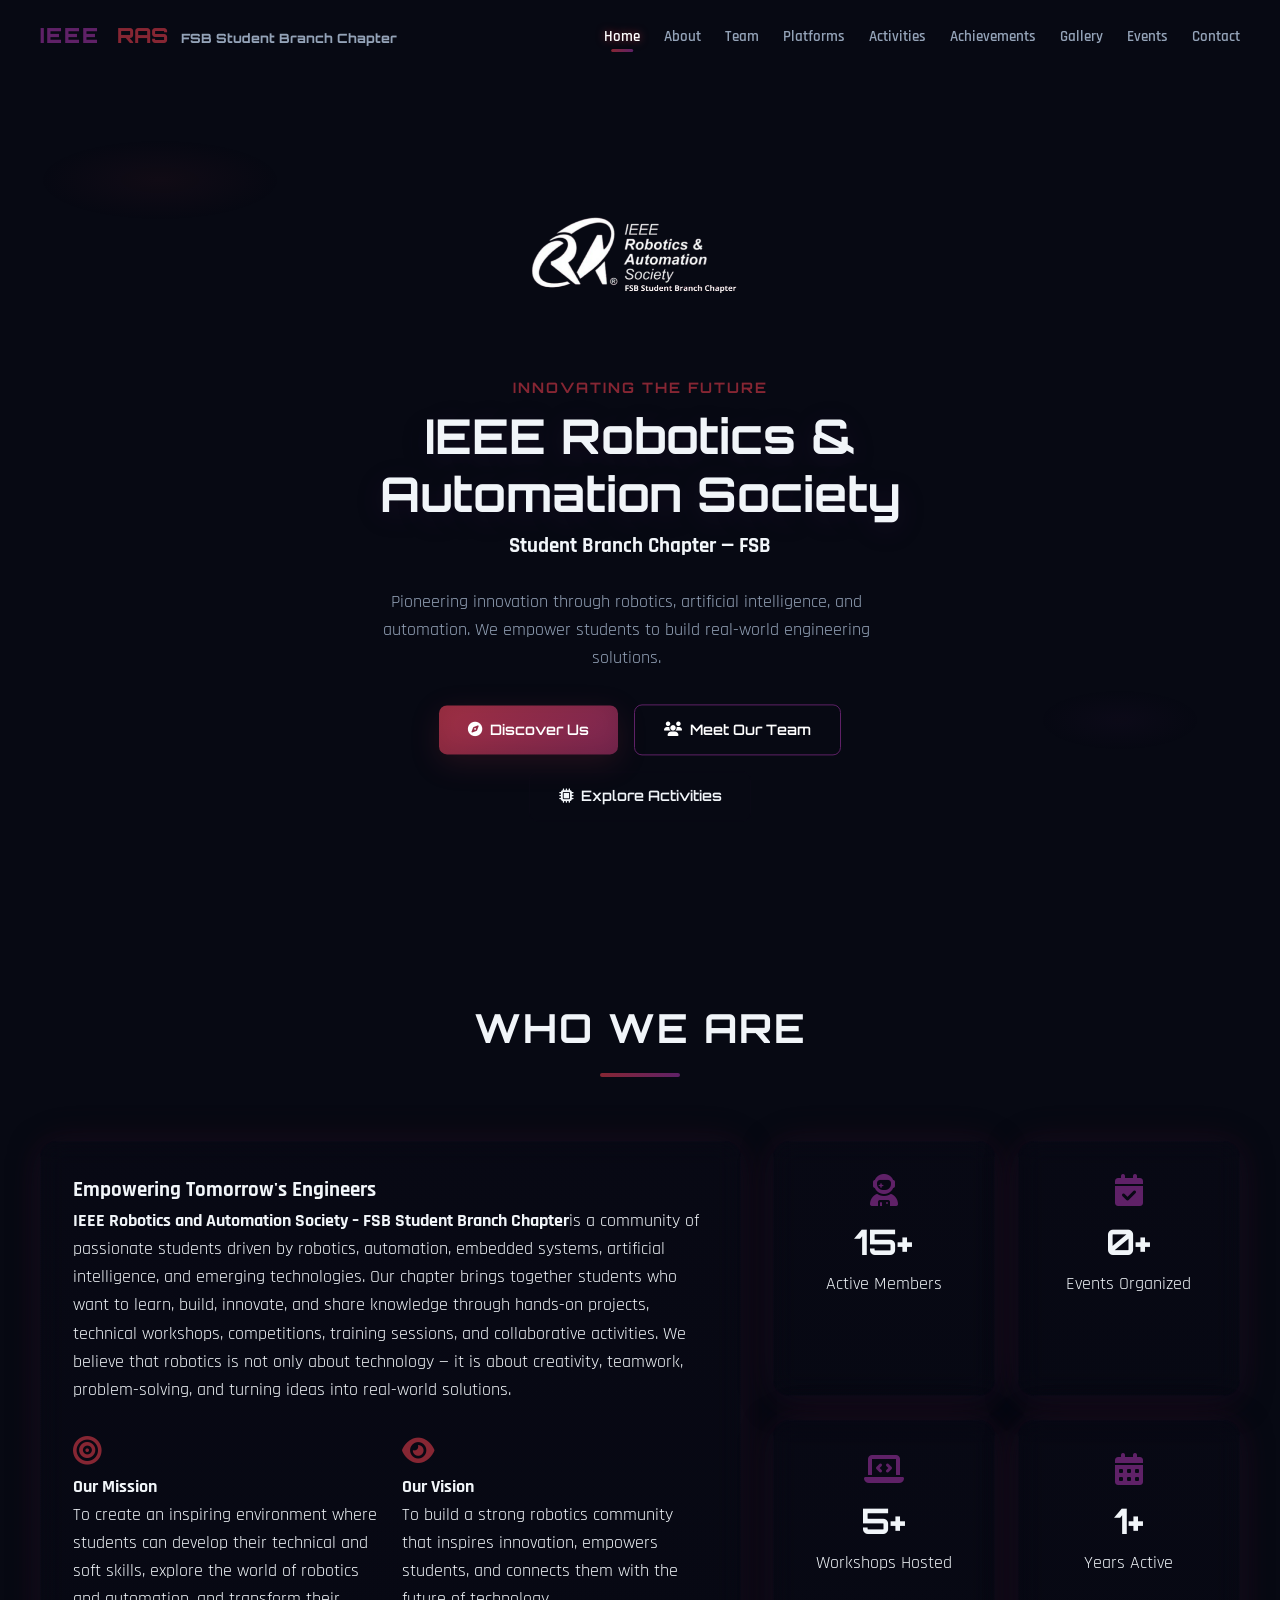
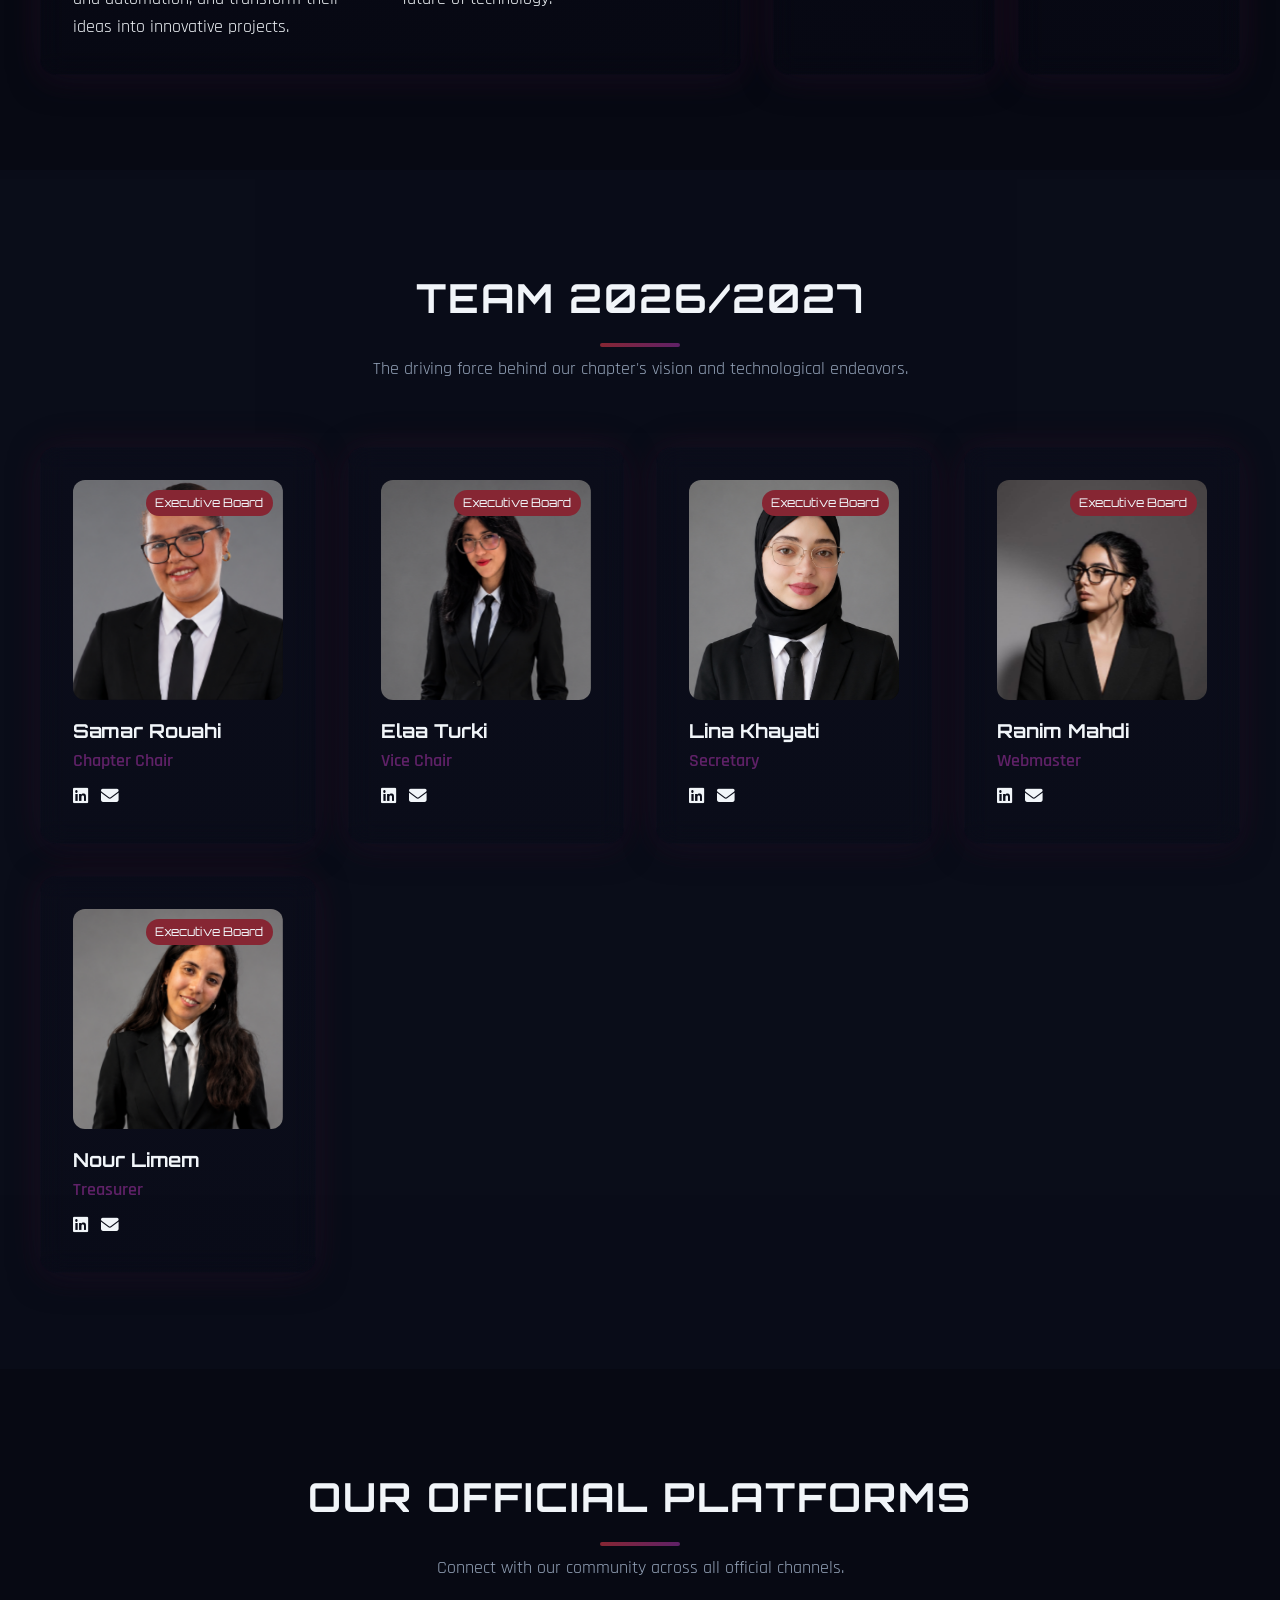
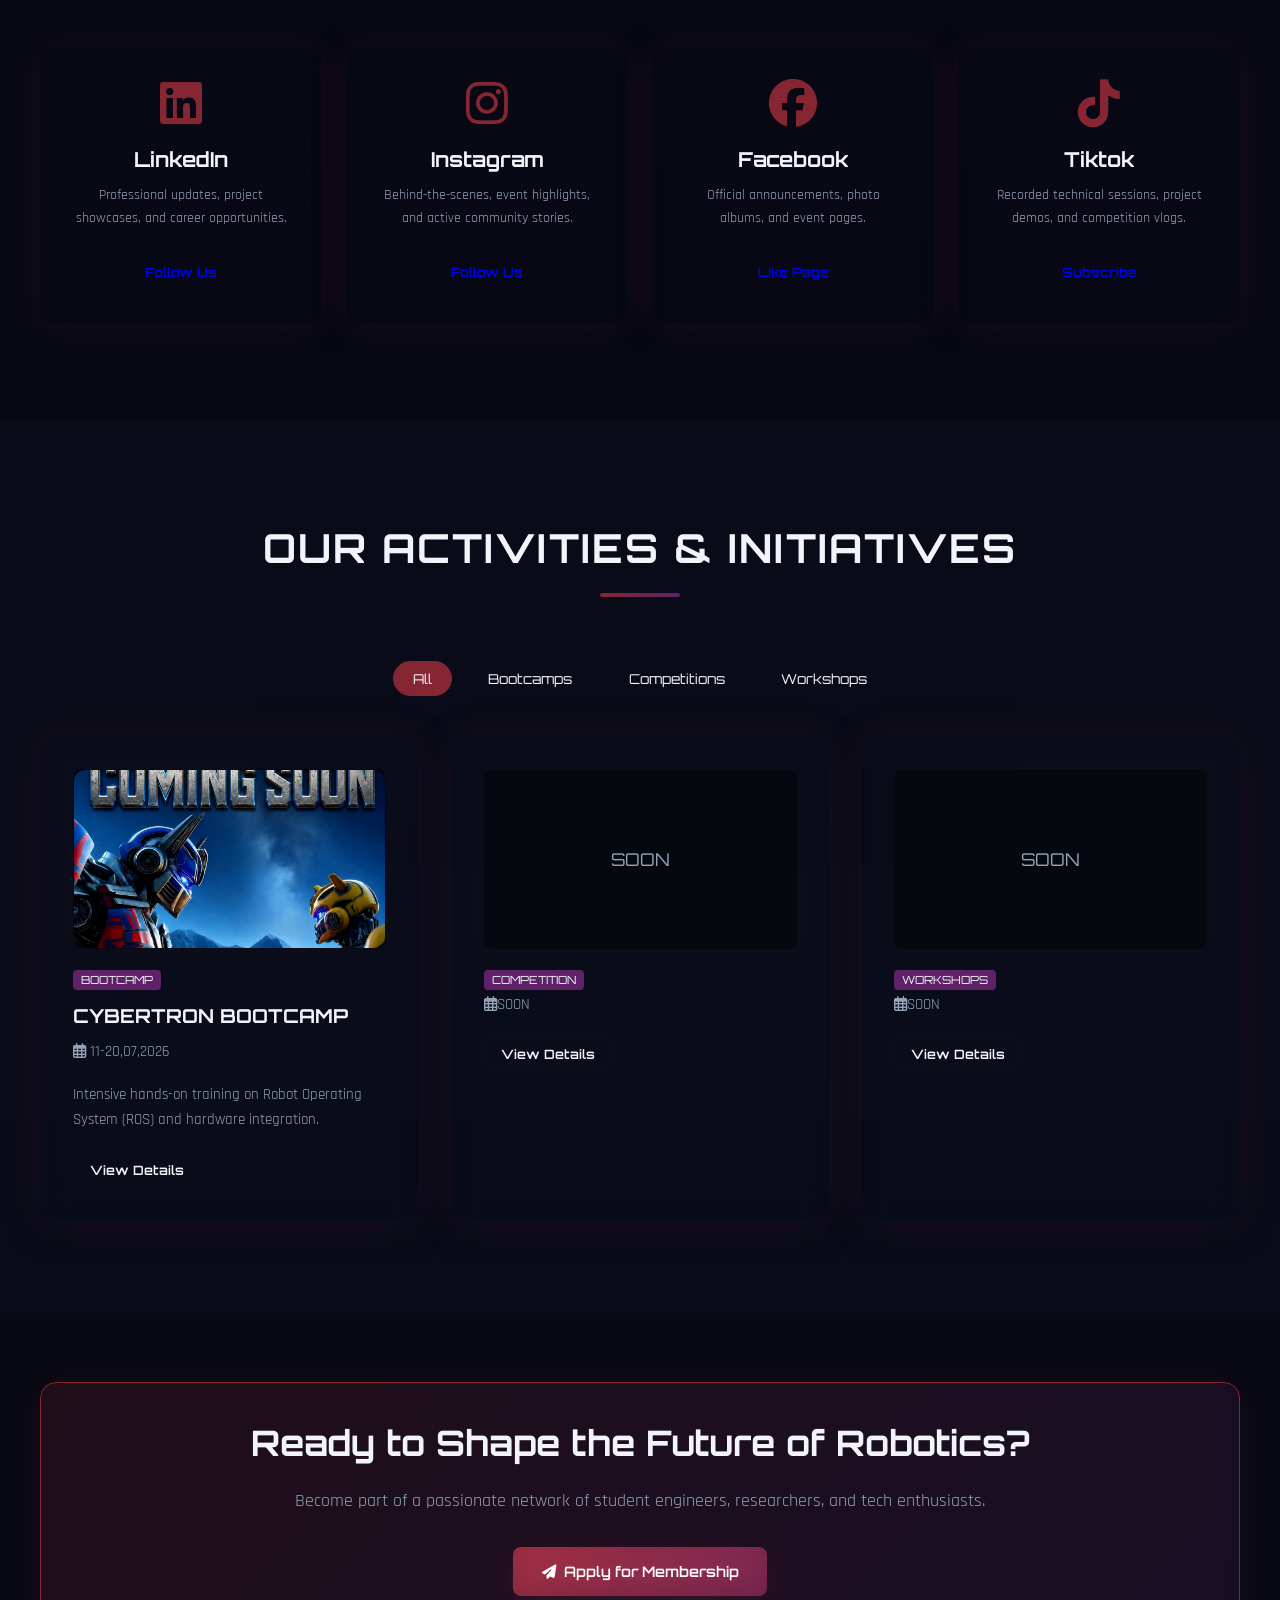
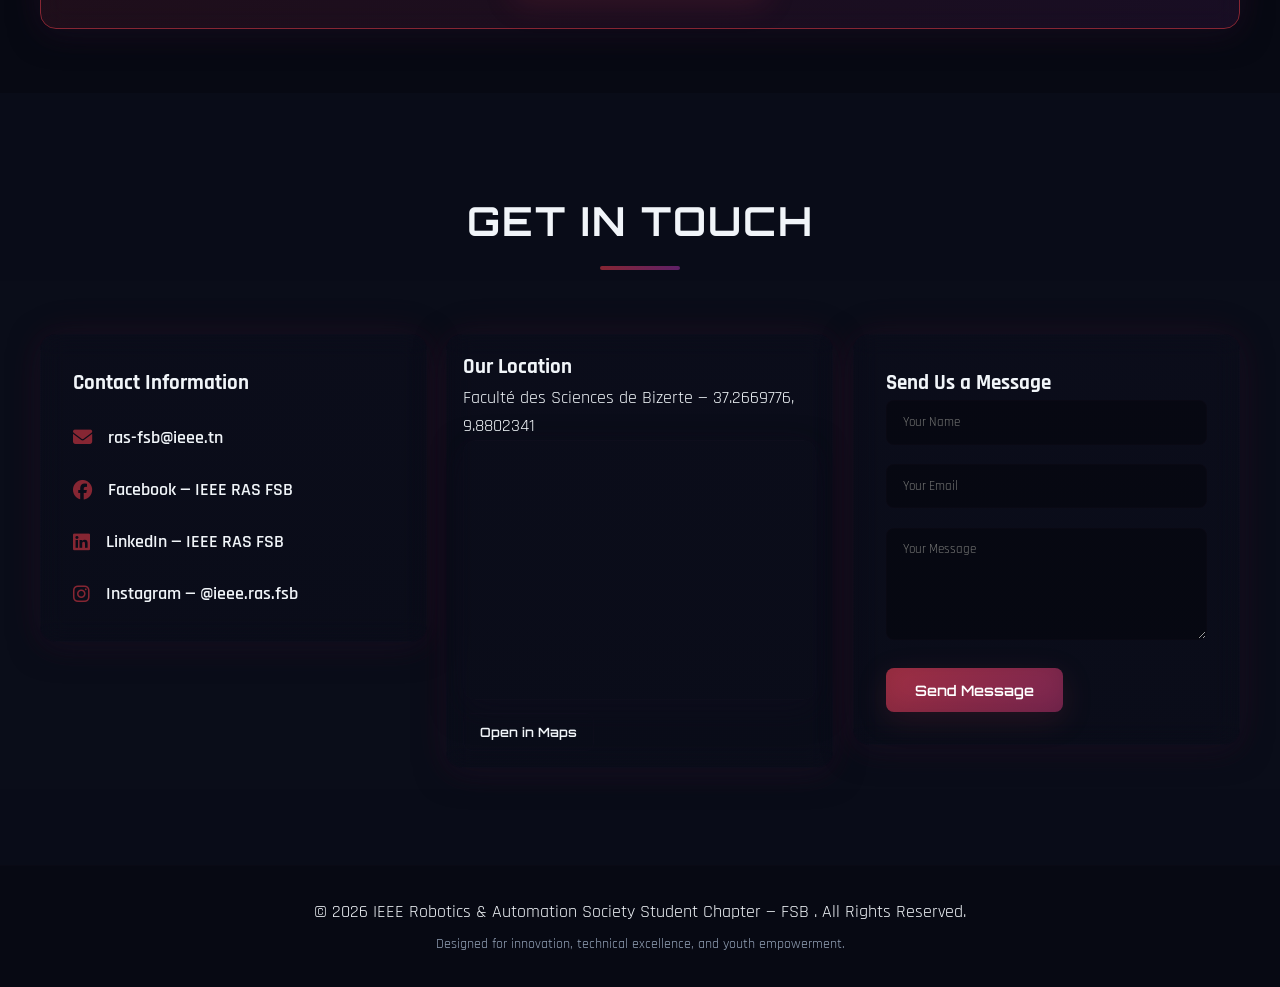
==== commit 668223ef: "Improve SEO metadata" ====
--- a/index.html
+++ b/index.html
@@ -3,7 +3,15 @@
 <head>
     <meta charset="UTF-8">
     <meta name="viewport" content="width=device-width, initial-scale=1.0">
-    <title>IEEE RAS Student Chapter | Robotics & Automation Society</title>
+    <title>IEEE RAS FSB | IEEE Robotics & Automation Society - FSB Student Branch</title>
+
+    <meta name="description"
+        content="Official website of IEEE Robotics & Automation Society FSB Student Branch Chapter at Faculté des Sciences de Bizerte, Tunisia.">
+
+    <meta name="keywords"
+        content="IEEE RAS FSB, IEEE RAS, IEEE FSB, IEEE Robotics, Robotics FSB, Robotics and Automation Society, Faculté des Sciences de Bizerte, Tunisia">
+
+    <meta name="robots" content="index, follow">
     <!-- Fonts & Icons -->
     <link rel="preconnect" href="https://fonts.googleapis.com">
     <link rel="preconnect" href="https://fonts.gstatic.com" crossorigin>
